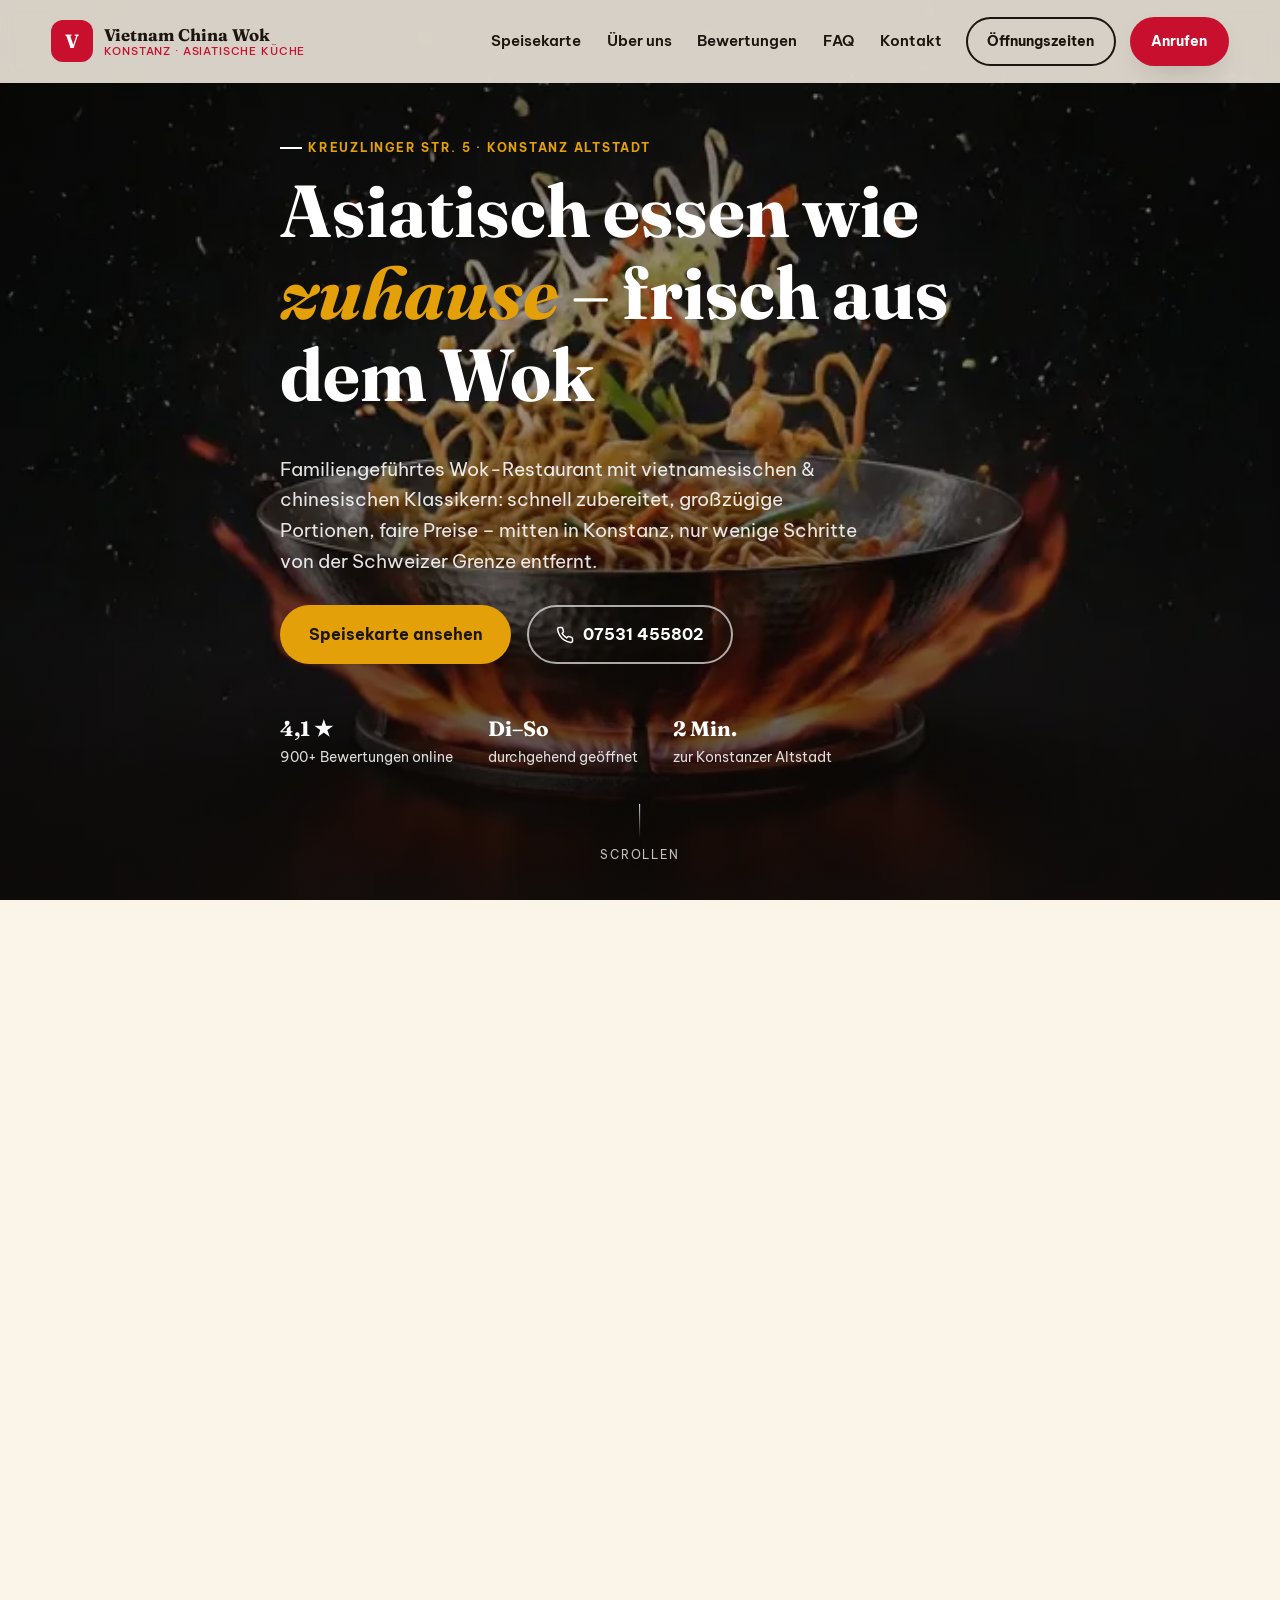
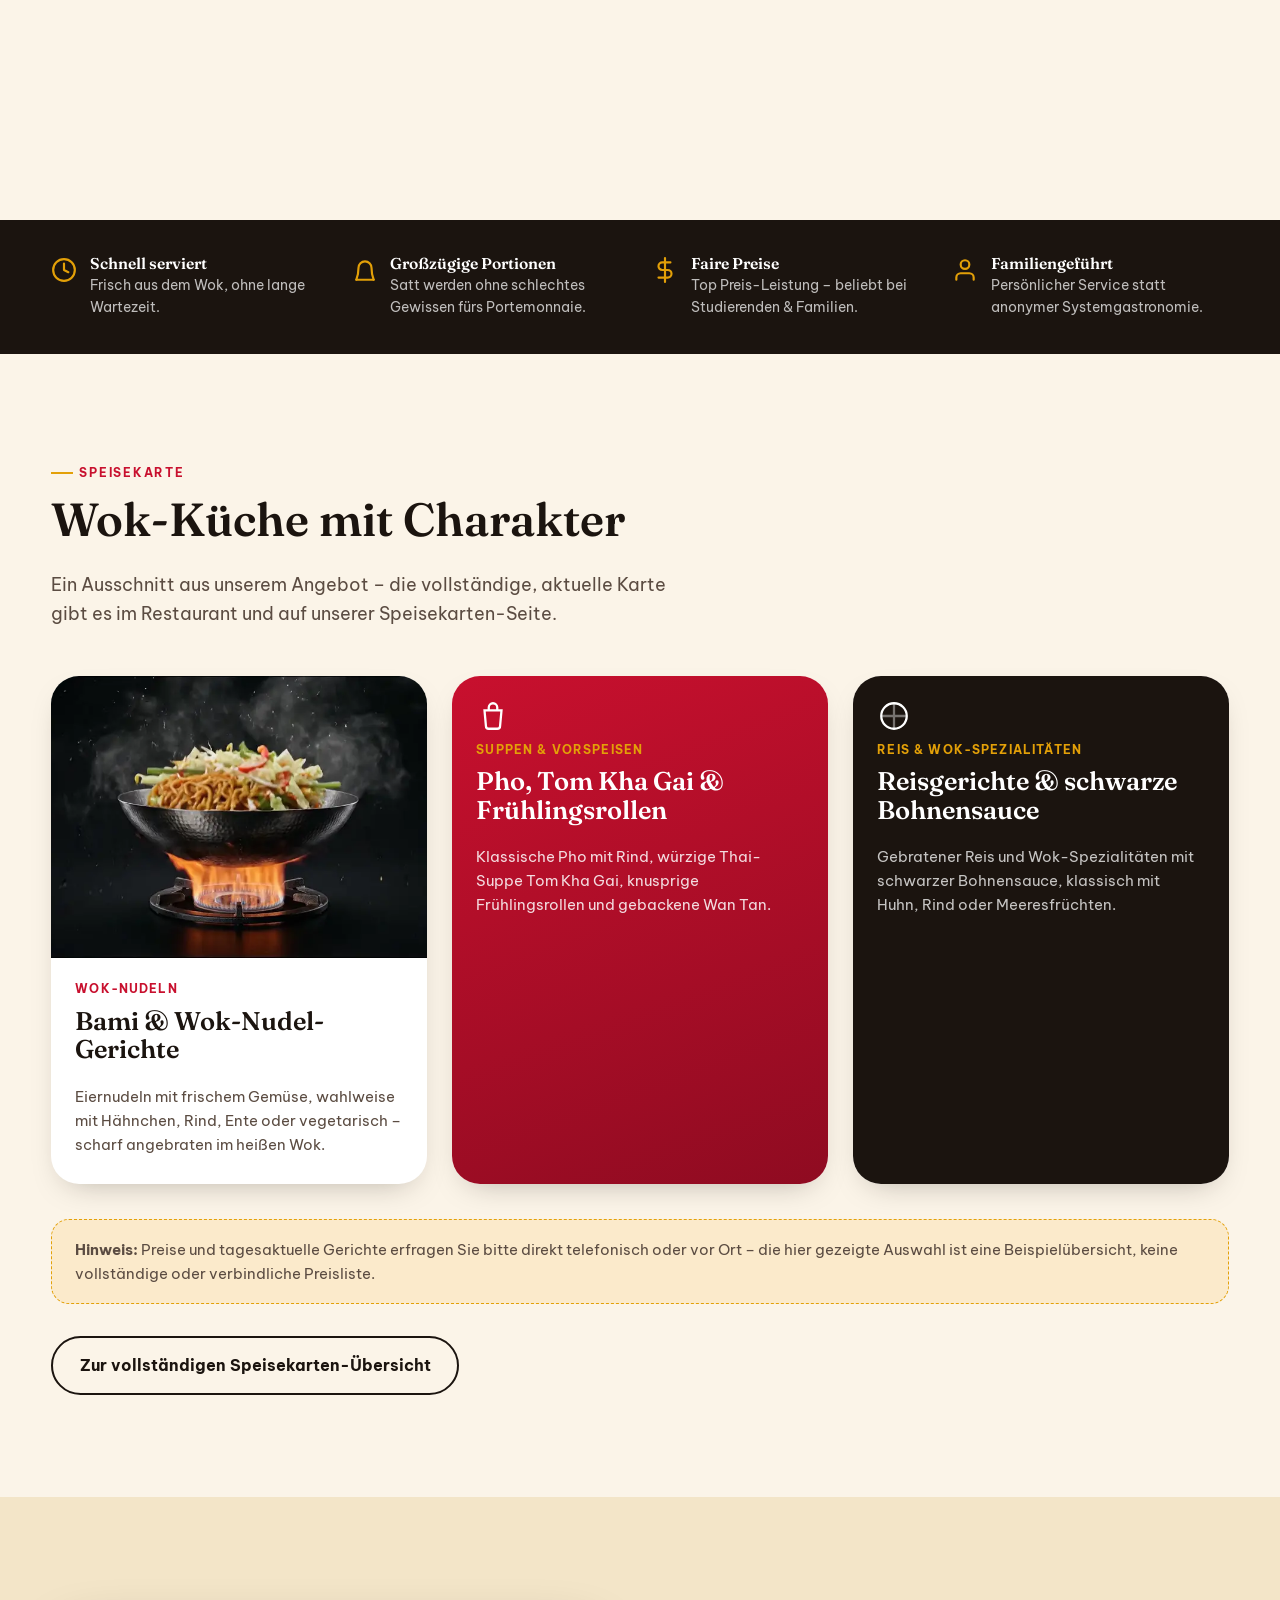
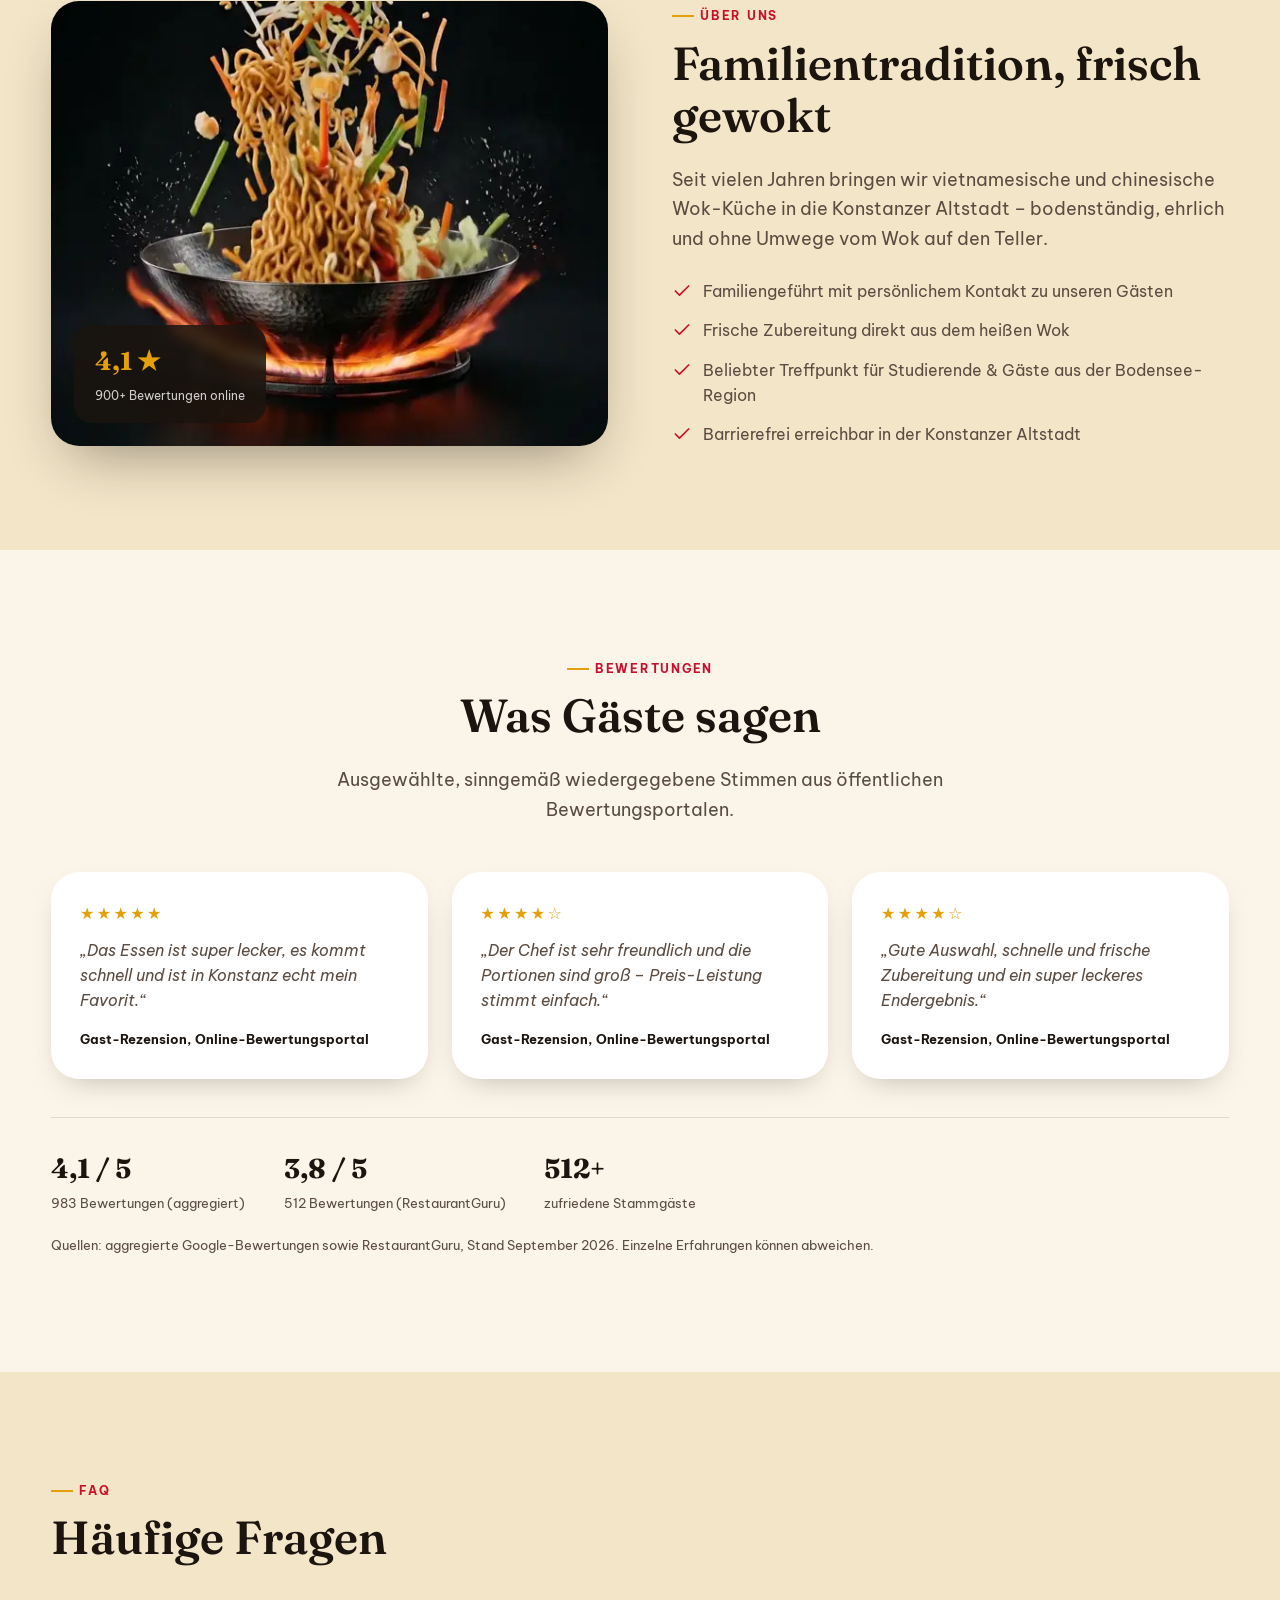
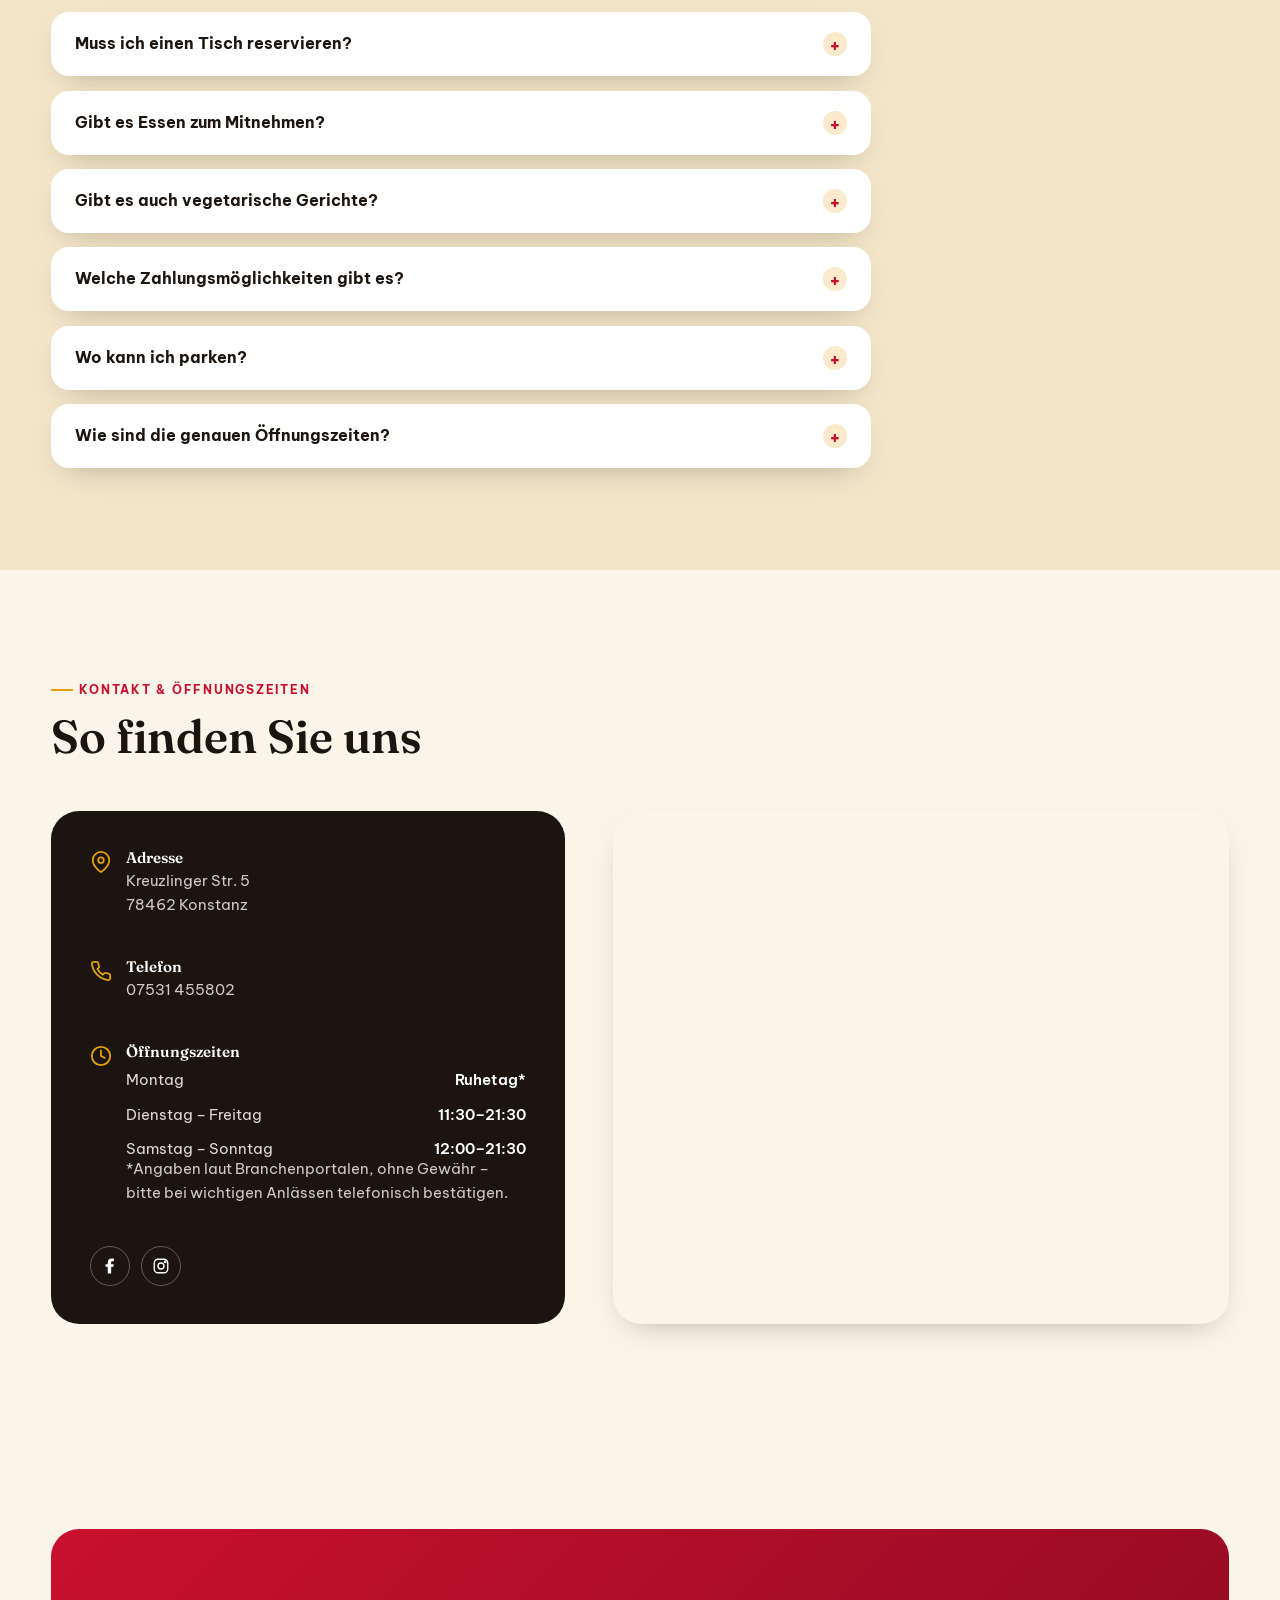
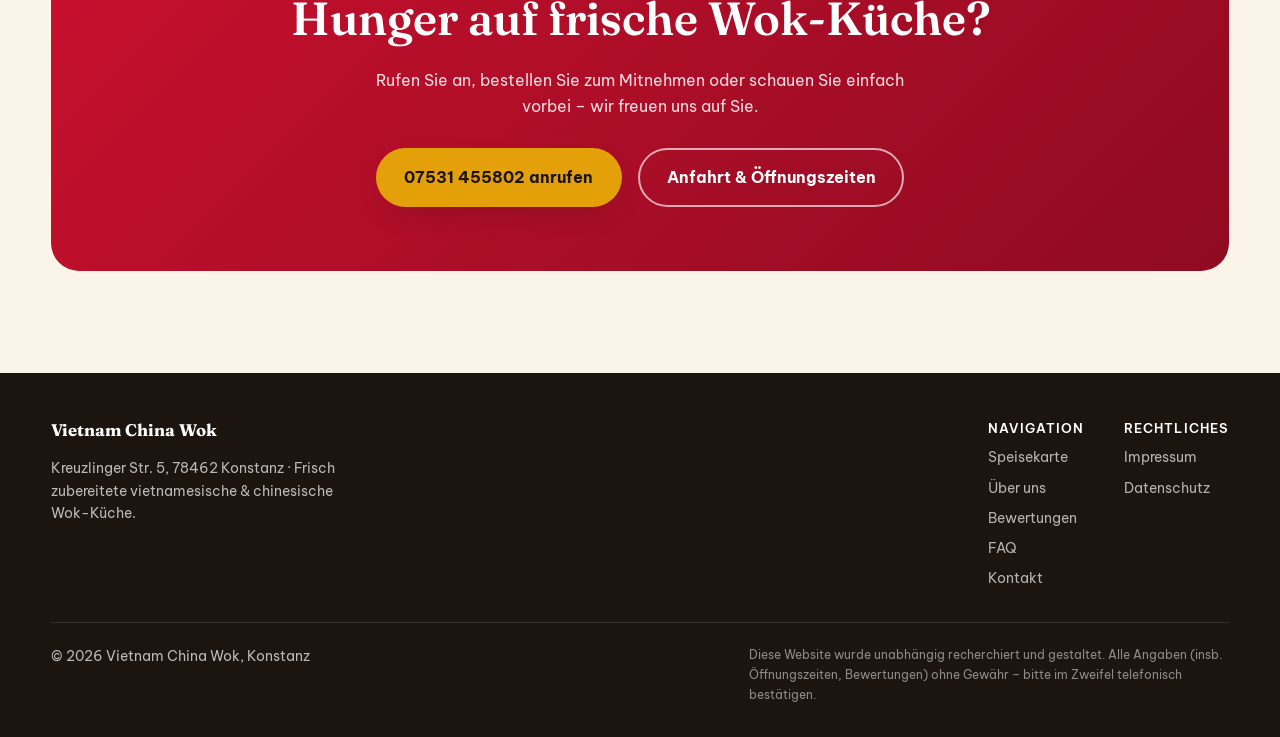
==== index.html @ 64f652b9 "Initial website: Vietnam China Wok Konstanz Static HTML/CSS/JS landing page with scroll-driven WebP " ====
<!doctype html>
<html lang="de">
<head>
<meta charset="UTF-8">
<meta name="viewport" content="width=device-width, initial-scale=1">
<title>Vietnam China Wok Konstanz – Frisch aus dem Wok in der Altstadt</title>
<meta name="description" content="Vietnam China Wok in Konstanz: frisch zubereitete vietnamesische & chinesische Wok-Küche, große Portionen, faire Preise. Kreuzlinger Str. 5, Konstanz Altstadt.">
<link rel="canonical" href="https://vietnam-china-wok.aurora-innovations.de/">
<meta property="og:type" content="restaurant.restaurant">
<meta property="og:title" content="Vietnam China Wok Konstanz – Frisch aus dem Wok">
<meta property="og:description" content="Vietnamesische & chinesische Wok-Küche in der Konstanzer Altstadt. Frisch, schnell, große Portionen.">
<meta property="og:image" content="https://vietnam-china-wok.aurora-innovations.de/assets/hero-frames/desktop/f_0170.webp">
<meta property="og:url" content="https://vietnam-china-wok.aurora-innovations.de/">
<meta name="theme-color" content="#1B140F">
<link rel="icon" href="assets/icons/favicon.svg" type="image/svg+xml">
<link rel="preconnect" href="https://fonts.googleapis.com">
<link rel="preconnect" href="https://fonts.gstatic.com" crossorigin>
<link href="https://fonts.googleapis.com/css2?family=Be+Vietnam+Pro:wght@400;500;600;700&family=Fraunces:ital,wght@0,600;0,700;1,600&display=swap" rel="stylesheet">
<link rel="stylesheet" href="css/styles.css">
<link rel="preload" as="image" href="assets/hero-frames/desktop/f_0001.webp">
<script type="application/ld+json">
{
  "@context": "https://schema.org",
  "@type": "Restaurant",
  "name": "Vietnam China Wok",
  "servesCuisine": ["Vietnamese", "Chinese", "Asian"],
  "priceRange": "€€",
  "telephone": "+49 7531 455802",
  "address": {
    "@type": "PostalAddress",
    "streetAddress": "Kreuzlinger Str. 5",
    "addressLocality": "Konstanz",
    "postalCode": "78462",
    "addressCountry": "DE"
  },
  "openingHoursSpecification": [
    { "@type": "OpeningHoursSpecification", "dayOfWeek": ["Tuesday","Wednesday","Thursday","Friday"], "opens": "11:30", "closes": "21:30" },
    { "@type": "OpeningHoursSpecification", "dayOfWeek": ["Saturday","Sunday"], "opens": "12:00", "closes": "21:30" }
  ],
  "aggregateRating": {
    "@type": "AggregateRating",
    "ratingValue": "4.1",
    "reviewCount": "983"
  }
}
</script>
</head>
<body>
<a class="skip-link" href="#main">Zum Inhalt springen</a>

<header class="site-header">
  <div class="container">
    <a class="brand" href="#main">
      <span class="brand-mark" aria-hidden="true">V</span>
      <span class="brand-name">Vietnam China Wok<span>Konstanz · Asiatische Küche</span></span>
    </a>

    <nav class="nav" id="primary-nav" data-open="false" aria-label="Hauptnavigation">
      <a href="speisekarte.html">Speisekarte</a>
      <a href="#ueber-uns">Über uns</a>
      <a href="#bewertungen">Bewertungen</a>
      <a href="#faq">FAQ</a>
      <a href="#kontakt">Kontakt</a>
    </nav>

    <div class="header-cta">
      <a class="btn btn--ghost" href="#kontakt"><span class="long">Öffnungszeiten</span><span class="visually-hidden"> anzeigen</span></a>
      <a class="btn" href="tel:+497531455802">Anrufen</a>
      <button class="nav-toggle" id="nav-toggle" aria-expanded="false" aria-controls="primary-nav" aria-label="Menü öffnen">
        <svg viewBox="0 0 24 24" fill="none" stroke="currentColor" stroke-width="2" stroke-linecap="round"><path d="M3 6h18M3 12h18M3 18h18"/></svg>
      </button>
    </div>
  </div>
</header>

<main id="main">

  <!-- HERO ============================================================ -->
  <section class="hero-wrapper" aria-label="Willkommen">
    <div class="hero-sticky">
      <div class="hero-bg" aria-hidden="true">
        <img id="hero-poster" class="hero-poster" src="assets/hero-frames/desktop/f_0001.webp" alt="" width="840" height="473">
        <canvas id="hero-canvas" hidden></canvas>
      </div>

      <div class="hero-content">
        <p class="eyebrow">Kreuzlinger Str. 5 · Konstanz Altstadt</p>
        <h1>Asiatisch essen wie <em>zuhause</em> – frisch aus dem Wok</h1>
        <p class="hero-lede">Familiengeführtes Wok-Restaurant mit vietnamesischen &amp; chinesischen Klassikern: schnell zubereitet, großzügige Portionen, faire Preise – mitten in Konstanz, nur wenige Schritte von der Schweizer Grenze entfernt.</p>
        <div class="hero-actions">
          <a class="btn btn--on-dark" href="speisekarte.html">Speisekarte ansehen</a>
          <a class="btn btn--ghost-on-dark" href="tel:+497531455802">
            <svg width="18" height="18" viewBox="0 0 24 24" fill="none" stroke="currentColor" stroke-width="2" stroke-linecap="round" stroke-linejoin="round" aria-hidden="true"><path d="M22 16.92v3a2 2 0 0 1-2.18 2 19.79 19.79 0 0 1-8.63-3.07 19.5 19.5 0 0 1-6-6 19.79 19.79 0 0 1-3.07-8.67A2 2 0 0 1 4.11 2h3a2 2 0 0 1 2 1.72c.127.96.361 1.903.7 2.81a2 2 0 0 1-.45 2.11L8.09 9.91a16 16 0 0 0 6 6l1.27-1.27a2 2 0 0 1 2.11-.45c.907.339 1.85.573 2.81.7A2 2 0 0 1 22 16.92z"/></svg>
            07531 455802
          </a>
        </div>
        <div class="hero-meta">
          <div><strong>4,1&nbsp;★</strong>900+ Bewertungen online</div>
          <div><strong>Di–So</strong>durchgehend geöffnet</div>
          <div><strong>2 Min.</strong>zur Konstanzer Altstadt</div>
        </div>
      </div>

      <div class="scroll-cue" aria-hidden="true"><span class="stick"></span>Scrollen</div>
    </div>
  </section>

  <!-- USP STRIP ======================================================= -->
  <div class="usp-strip">
    <div class="container">
      <div class="usp-item">
        <svg viewBox="0 0 24 24" fill="none" stroke="currentColor" stroke-width="2" stroke-linecap="round" stroke-linejoin="round"><circle cx="12" cy="12" r="10"/><path d="M12 6v6l4 2"/></svg>
        <div><h3>Schnell serviert</h3><p>Frisch aus dem Wok, ohne lange Wartezeit.</p></div>
      </div>
      <div class="usp-item">
        <svg viewBox="0 0 24 24" fill="none" stroke="currentColor" stroke-width="2" stroke-linecap="round" stroke-linejoin="round"><path d="M4 21c1.5-4 2-8 2-11a6 6 0 0 1 12 0c0 3 .5 7 2 11"/><path d="M4 21h16"/></svg>
        <div><h3>Großzügige Portionen</h3><p>Satt werden ohne schlechtes Gewissen fürs Portemonnaie.</p></div>
      </div>
      <div class="usp-item">
        <svg viewBox="0 0 24 24" fill="none" stroke="currentColor" stroke-width="2" stroke-linecap="round" stroke-linejoin="round"><path d="M12 1v22M17 5H9.5a3.5 3.5 0 0 0 0 7h5a3.5 3.5 0 0 1 0 7H6"/></svg>
        <div><h3>Faire Preise</h3><p>Top Preis-Leistung – beliebt bei Studierenden &amp; Familien.</p></div>
      </div>
      <div class="usp-item">
        <svg viewBox="0 0 24 24" fill="none" stroke="currentColor" stroke-width="2" stroke-linecap="round" stroke-linejoin="round"><path d="M20 21v-2a4 4 0 0 0-4-4H8a4 4 0 0 0-4 4v2"/><circle cx="12" cy="7" r="4"/></svg>
        <div><h3>Familiengeführt</h3><p>Persönlicher Service statt anonymer Systemgastronomie.</p></div>
      </div>
    </div>
  </div>

  <!-- SPEISEKARTE HIGHLIGHTS ========================================= -->
  <section class="section" id="speisekarte-highlights">
    <div class="container">
      <div class="section-head">
        <p class="eyebrow">Speisekarte</p>
        <h2>Wok-Küche mit Charakter</h2>
        <p class="lede">Ein Ausschnitt aus unserem Angebot – die vollständige, aktuelle Karte gibt es im Restaurant und auf unserer Speisekarten-Seite.</p>
      </div>

      <div class="menu-grid">
        <article class="menu-card">
          <figure>
            <img src="assets/hero-frames/desktop/f_0096.webp" alt="Wok-Nudeln mit frischem Gemüse werden direkt aus dem Wok geworfen" loading="lazy" width="840" height="473">
          </figure>
          <div class="menu-card-body">
            <span class="tag">Wok-Nudeln</span>
            <h3>Bami &amp; Wok-Nudel-Gerichte</h3>
            <p>Eiernudeln mit frischem Gemüse, wahlweise mit Hähnchen, Rind, Ente oder vegetarisch – scharf angebraten im heißen Wok.</p>
          </div>
        </article>

        <article class="menu-card">
          <div class="menu-card-body" style="background:linear-gradient(160deg, var(--color-primary), var(--color-primary-dark)); color:#fff; min-height:100%;">
            <svg width="34" height="34" viewBox="0 0 24 24" fill="none" stroke="currentColor" stroke-width="1.6" aria-hidden="true"><path d="M6 8h12l-1 11a2 2 0 0 1-2 2H9a2 2 0 0 1-2-2L6 8Z"/><path d="M9 8V6a3 3 0 0 1 6 0v2"/></svg>
            <span class="tag" style="color:var(--color-accent)">Suppen &amp; Vorspeisen</span>
            <h3 style="color:#fff">Pho, Tom Kha Gai &amp; Frühlingsrollen</h3>
            <p style="color:rgba(255,255,255,0.85)">Klassische Pho mit Rind, würzige Thai-Suppe Tom Kha Gai, knusprige Frühlingsrollen und gebackene Wan Tan.</p>
          </div>
        </article>

        <article class="menu-card">
          <div class="menu-card-body" style="background:var(--color-ink); color:#fff; min-height:100%;">
            <svg width="34" height="34" viewBox="0 0 24 24" fill="none" stroke="currentColor" stroke-width="1.6" aria-hidden="true"><circle cx="12" cy="12" r="9"/><path d="M12 3v18M3 12h18" opacity="0.4"/></svg>
            <span class="tag" style="color:var(--color-accent)">Reis &amp; Wok-Spezialitäten</span>
            <h3 style="color:#fff">Reisgerichte &amp; schwarze Bohnensauce</h3>
            <p style="color:rgba(255,255,255,0.75)">Gebratener Reis und Wok-Spezialitäten mit schwarzer Bohnensauce, klassisch mit Huhn, Rind oder Meeresfrüchten.</p>
          </div>
        </article>
      </div>

      <p class="menu-note"><strong>Hinweis:</strong> Preise und tagesaktuelle Gerichte erfragen Sie bitte direkt telefonisch oder vor Ort – die hier gezeigte Auswahl ist eine Beispielübersicht, keine vollständige oder verbindliche Preisliste.</p>

      <div style="margin-top:2rem;">
        <a class="btn btn--ghost" href="speisekarte.html">Zur vollständigen Speisekarten-Übersicht</a>
      </div>
    </div>
  </section>

  <!-- ÜBER UNS ======================================================== -->
  <section class="section section--alt" id="ueber-uns">
    <div class="container split">
      <div class="split-media">
        <img src="assets/hero-frames/desktop/f_0170.webp" alt="Wok-Nudeln mit Gemüse fliegen in dramatischer Bewegung aus dem flammenden Wok" loading="lazy" width="840" height="473">
        <div class="stat-card"><strong>4,1&nbsp;★</strong><span>900+ Bewertungen online</span></div>
      </div>
      <div>
        <p class="eyebrow">Über uns</p>
        <h2>Familientradition, frisch gewokt</h2>
        <p class="lede">Seit vielen Jahren bringen wir vietnamesische und chinesische Wok-Küche in die Konstanzer Altstadt – bodenständig, ehrlich und ohne Umwege vom Wok auf den Teller.</p>
        <ul class="about-list">
          <li><svg viewBox="0 0 24 24" fill="none" stroke="currentColor" stroke-width="2" stroke-linecap="round" stroke-linejoin="round"><path d="M20 6 9 17l-5-5"/></svg> Familiengeführt mit persönlichem Kontakt zu unseren Gästen</li>
          <li><svg viewBox="0 0 24 24" fill="none" stroke="currentColor" stroke-width="2" stroke-linecap="round" stroke-linejoin="round"><path d="M20 6 9 17l-5-5"/></svg> Frische Zubereitung direkt aus dem heißen Wok</li>
          <li><svg viewBox="0 0 24 24" fill="none" stroke="currentColor" stroke-width="2" stroke-linecap="round" stroke-linejoin="round"><path d="M20 6 9 17l-5-5"/></svg> Beliebter Treffpunkt für Studierende &amp; Gäste aus der Bodensee-Region</li>
          <li><svg viewBox="0 0 24 24" fill="none" stroke="currentColor" stroke-width="2" stroke-linecap="round" stroke-linejoin="round"><path d="M20 6 9 17l-5-5"/></svg> Barrierefrei erreichbar in der Konstanzer Altstadt</li>
        </ul>
      </div>
    </div>
  </section>

  <!-- BEWERTUNGEN ===================================================== -->
  <section class="section" id="bewertungen">
    <div class="container">
      <div class="section-head center">
        <p class="eyebrow">Bewertungen</p>
        <h2>Was Gäste sagen</h2>
        <p class="lede">Ausgewählte, sinngemäß wiedergegebene Stimmen aus öffentlichen Bewertungsportalen.</p>
      </div>

      <div class="testimonial-grid">
        <article class="testimonial-card">
          <div class="stars" aria-hidden="true">★★★★★</div>
          <p>„Das Essen ist super lecker, es kommt schnell und ist in Konstanz echt mein Favorit.“</p>
          <footer>Gast-Rezension, Online-Bewertungsportal</footer>
        </article>
        <article class="testimonial-card">
          <div class="stars" aria-hidden="true">★★★★☆</div>
          <p>„Der Chef ist sehr freundlich und die Portionen sind groß – Preis-Leistung stimmt einfach.“</p>
          <footer>Gast-Rezension, Online-Bewertungsportal</footer>
        </article>
        <article class="testimonial-card">
          <div class="stars" aria-hidden="true">★★★★☆</div>
          <p>„Gute Auswahl, schnelle und frische Zubereitung und ein super leckeres Endergebnis.“</p>
          <footer>Gast-Rezension, Online-Bewertungsportal</footer>
        </article>
      </div>

      <div class="rating-banner">
        <div class="rb-item"><strong>4,1 / 5</strong><span>983 Bewertungen (aggregiert)</span></div>
        <div class="rb-item"><strong>3,8 / 5</strong><span>512 Bewertungen (RestaurantGuru)</span></div>
        <div class="rb-item"><strong>512+</strong><span>zufriedene Stammgäste</span></div>
      </div>
      <p style="margin-top:1.2rem; font-size:0.82rem; color:var(--color-ink-soft);">Quellen: aggregierte Google-Bewertungen sowie RestaurantGuru, Stand September 2026. Einzelne Erfahrungen können abweichen.</p>
    </div>
  </section>

  <!-- FAQ ============================================================= -->
  <section class="section section--alt" id="faq">
    <div class="container">
      <div class="section-head">
        <p class="eyebrow">FAQ</p>
        <h2>Häufige Fragen</h2>
      </div>

      <div class="faq-list">
        <details class="faq-item">
          <summary>Muss ich einen Tisch reservieren?<span class="plus" aria-hidden="true">+</span></summary>
          <div class="faq-answer">In der Regel ist keine Reservierung nötig. Für größere Gruppen empfehlen wir eine kurze telefonische Rückfrage unter 07531 455802.</div>
        </details>
        <details class="faq-item">
          <summary>Gibt es Essen zum Mitnehmen?<span class="plus" aria-hidden="true">+</span></summary>
          <div class="faq-answer">Ja, viele Gerichte eignen sich hervorragend zum Mitnehmen – ideal für die Mittagspause oder unterwegs.</div>
        </details>
        <details class="faq-item">
          <summary>Gibt es auch vegetarische Gerichte?<span class="plus" aria-hidden="true">+</span></summary>
          <div class="faq-answer">Neben Fleisch- und Meeresfrüchte-Gerichten stehen auch Gemüse- und Nudelvarianten auf der Karte. Fragen Sie gerne bei der Bestellung nach der aktuellen vegetarischen Auswahl.</div>
        </details>
        <details class="faq-item">
          <summary>Welche Zahlungsmöglichkeiten gibt es?<span class="plus" aria-hidden="true">+</span></summary>
          <div class="faq-answer">Die akzeptierten Zahlungsmethoden können variieren – bitte fragen Sie vorab kurz telefonisch nach, falls Sie z.B. auf Kartenzahlung angewiesen sind.</div>
        </details>
        <details class="faq-item">
          <summary>Wo kann ich parken?<span class="plus" aria-hidden="true">+</span></summary>
          <div class="faq-answer">Das Restaurant liegt in der Konstanzer Altstadt nahe der Fußgängerzone; in der Umgebung stehen öffentliche Parkmöglichkeiten zur Verfügung.</div>
        </details>
        <details class="faq-item">
          <summary>Wie sind die genauen Öffnungszeiten?<span class="plus" aria-hidden="true">+</span></summary>
          <div class="faq-answer">Unsere Standardzeiten finden Sie weiter unten im Kontaktbereich. Da Öffnungszeiten sich kurzfristig ändern können, empfehlen wir bei wichtigen Anlässen eine kurze telefonische Bestätigung.</div>
        </details>
      </div>
    </div>
  </section>

  <!-- KONTAKT ========================================================= -->
  <section class="section" id="kontakt">
    <div class="container">
      <div class="section-head">
        <p class="eyebrow">Kontakt &amp; Öffnungszeiten</p>
        <h2>So finden Sie uns</h2>
      </div>

      <div class="contact-grid">
        <div class="contact-card">
          <div class="contact-row">
            <svg viewBox="0 0 24 24" fill="none" stroke="currentColor" stroke-width="2" stroke-linecap="round" stroke-linejoin="round"><path d="M21 10c0 7-9 13-9 13s-9-6-9-13a9 9 0 0 1 18 0Z"/><circle cx="12" cy="10" r="3"/></svg>
            <div><h3>Adresse</h3><p>Kreuzlinger Str. 5<br>78462 Konstanz</p></div>
          </div>
          <div class="contact-row">
            <svg viewBox="0 0 24 24" fill="none" stroke="currentColor" stroke-width="2" stroke-linecap="round" stroke-linejoin="round"><path d="M22 16.92v3a2 2 0 0 1-2.18 2 19.79 19.79 0 0 1-8.63-3.07 19.5 19.5 0 0 1-6-6 19.79 19.79 0 0 1-3.07-8.67A2 2 0 0 1 4.11 2h3a2 2 0 0 1 2 1.72c.127.96.361 1.903.7 2.81a2 2 0 0 1-.45 2.11L8.09 9.91a16 16 0 0 0 6 6l1.27-1.27a2 2 0 0 1 2.11-.45c.907.339 1.85.573 2.81.7A2 2 0 0 1 22 16.92z"/></svg>
            <div><h3>Telefon</h3><p><a href="tel:+497531455802">07531 455802</a></p></div>
          </div>
          <div class="contact-row">
            <svg viewBox="0 0 24 24" fill="none" stroke="currentColor" stroke-width="2" stroke-linecap="round" stroke-linejoin="round"><circle cx="12" cy="12" r="10"/><path d="M12 6v6l4 2"/></svg>
            <div>
              <h3>Öffnungszeiten</h3>
              <table class="hours-table">
                <tr><td>Montag</td><td>Ruhetag*</td></tr>
                <tr><td>Dienstag – Freitag</td><td>11:30–21:30</td></tr>
                <tr><td>Samstag – Sonntag</td><td>12:00–21:30</td></tr>
              </table>
              <p class="hours-note">*Angaben laut Branchenportalen, ohne Gewähr – bitte bei wichtigen Anlässen telefonisch bestätigen.</p>
            </div>
          </div>

          <div class="social-row" aria-label="Social Media">
            <a href="https://www.facebook.com/pages/Vietnam-China-Wok/198496013502388" target="_blank" rel="noopener noreferrer" aria-label="Facebook (öffnet in neuem Tab)">
              <svg viewBox="0 0 24 24" fill="currentColor"><path d="M13.5 22v-9h3l.5-3.5h-3.5V7.3c0-1 .3-1.8 1.8-1.8h1.9V2.2C16.9 2.1 15.6 2 14.1 2 11 2 9 3.9 9 7v2.5H6V13h3v9h4.5Z"/></svg>
            </a>
            <a href="https://www.instagram.com/explore/locations/512053387/vietnam-china-wok/" target="_blank" rel="noopener noreferrer" aria-label="Instagram (öffnet in neuem Tab)">
              <svg viewBox="0 0 24 24" fill="none" stroke="currentColor" stroke-width="1.8"><rect x="3" y="3" width="18" height="18" rx="5"/><circle cx="12" cy="12" r="4"/><circle cx="17.5" cy="6.5" r="1"/></svg>
            </a>
          </div>
        </div>

        <div class="map-frame">
          <iframe
            title="Standort Vietnam China Wok auf Google Maps"
            src="https://www.google.com/maps?q=Vietnam+China+Wok,+Kreuzlinger+Str.+5,+78462+Konstanz&output=embed"
            loading="lazy"
            referrerpolicy="no-referrer-when-downgrade"
            allowfullscreen>
          </iframe>
          <!-- Für eine individuell gestylte Karte kann hier alternativ die Google Maps JavaScript API
               mit eigenem API-Key eingebunden werden: PLATZHALTER_GOOGLE_MAPS_API_KEY -->
        </div>
      </div>
    </div>
  </section>

  <!-- FINAL CTA ======================================================= -->
  <section class="section">
    <div class="container">
      <div class="final-cta">
        <h2>Hunger auf frische Wok-Küche?</h2>
        <p>Rufen Sie an, bestellen Sie zum Mitnehmen oder schauen Sie einfach vorbei – wir freuen uns auf Sie.</p>
        <div class="hero-actions">
          <a class="btn btn--on-dark" href="tel:+497531455802">07531 455802 anrufen</a>
          <a class="btn btn--ghost-on-dark" href="#kontakt">Anfahrt &amp; Öffnungszeiten</a>
        </div>
      </div>
    </div>
  </section>

</main>

<footer class="site-footer">
  <div class="container">
    <div class="footer-grid">
      <div class="footer-brand">
        <p class="brand-name">Vietnam China Wok</p>
        <p>Kreuzlinger Str. 5, 78462 Konstanz &middot; Frisch zubereitete vietnamesische &amp; chinesische Wok-Küche.</p>
      </div>
      <div class="footer-links">
        <div>
          <h4>Navigation</h4>
          <ul>
            <li><a href="speisekarte.html">Speisekarte</a></li>
            <li><a href="#ueber-uns">Über uns</a></li>
            <li><a href="#bewertungen">Bewertungen</a></li>
            <li><a href="#faq">FAQ</a></li>
            <li><a href="#kontakt">Kontakt</a></li>
          </ul>
        </div>
        <div>
          <h4>Rechtliches</h4>
          <ul>
            <li><a href="impressum.html">Impressum</a></li>
            <li><a href="datenschutz.html">Datenschutz</a></li>
          </ul>
        </div>
      </div>
    </div>
    <div class="footer-bottom">
      <span>&copy; <span id="current-year">2026</span> Vietnam China Wok, Konstanz</span>
      <span class="legal-note">Diese Website wurde unabhängig recherchiert und gestaltet. Alle Angaben (insb. Öffnungszeiten, Bewertungen) ohne Gewähr – bitte im Zweifel telefonisch bestätigen.</span>
    </div>
  </div>
</footer>

<script src="js/hero-scroll.js" defer></script>
<script src="js/main.js" defer></script>
</body>
</html>
---- css/styles.css ----
/* ==========================================================================
   Vietnam China Wok – Design Tokens & Base
   ========================================================================== */

:root {
  --color-bg: #FBF4E8;
  --color-bg-alt: #F3E5C8;
  --color-surface: #FFFFFF;
  --color-ink: #1B140F;
  --color-ink-soft: #5B4C42;
  --color-primary: #C8102E;
  --color-primary-dark: #8F0B21;
  --color-primary-soft: #F6D9DD;
  --color-accent: #E3A008;
  --color-accent-soft: #FBEACB;
  --color-line: rgba(27, 20, 15, 0.12);

  --font-display: "Fraunces", "Georgia", serif;
  --font-body: "Be Vietnam Pro", "Segoe UI", system-ui, sans-serif;

  --radius-sm: 10px;
  --radius-md: 18px;
  --radius-lg: 28px;

  --shadow-soft: 0 12px 32px -16px rgba(27, 20, 15, 0.35);
  --shadow-strong: 0 24px 60px -20px rgba(27, 20, 15, 0.45);

  --container: min(1180px, 92vw);
  --header-h: 84px;

  color-scheme: light;
}

* , *::before, *::after { box-sizing: border-box; }

html {
  scroll-behavior: smooth;
  scroll-padding-top: calc(var(--header-h) + 12px);
}

@media (prefers-reduced-motion: reduce) {
  html { scroll-behavior: auto; }
}

body {
  margin: 0;
  font-family: var(--font-body);
  color: var(--color-ink);
  background: var(--color-bg);
  line-height: 1.6;
  font-size: 16px;
  -webkit-font-smoothing: antialiased;
}

img { max-width: 100%; display: block; }

a { color: inherit; }

h1, h2, h3, h4 {
  font-family: var(--font-display);
  line-height: 1.12;
  margin: 0 0 0.5em;
  color: var(--color-ink);
  font-weight: 600;
}

h1 { font-size: clamp(2.6rem, 6vw, 4.6rem); font-weight: 700; }
h2 { font-size: clamp(2rem, 4vw, 2.9rem); }
h3 { font-size: clamp(1.25rem, 2.4vw, 1.6rem); }

p { margin: 0 0 1em; }

.container {
  width: var(--container);
  margin-inline: auto;
}

.eyebrow {
  display: inline-flex;
  align-items: center;
  gap: 0.5em;
  font-family: var(--font-body);
  font-weight: 700;
  letter-spacing: 0.14em;
  text-transform: uppercase;
  font-size: 0.78rem;
  color: var(--color-primary);
  margin-bottom: 0.9em;
}

.eyebrow::before {
  content: "";
  width: 22px;
  height: 2px;
  background: var(--color-accent);
  display: inline-block;
}

.section {
  padding: clamp(3.5rem, 8vw, 6.5rem) 0;
}

.section--alt { background: var(--color-bg-alt); }

.section-head {
  max-width: 640px;
  margin-bottom: clamp(2rem, 4vw, 3rem);
}

.section-head.center { margin-inline: auto; text-align: center; }

.lede {
  font-size: 1.15rem;
  color: var(--color-ink-soft);
}

/* Buttons ------------------------------------------------------------- */

.btn {
  --btn-bg: var(--color-primary);
  --btn-fg: #fff;
  display: inline-flex;
  align-items: center;
  justify-content: center;
  gap: 0.6em;
  padding: 0.95em 1.7em;
  border-radius: 999px;
  font-weight: 700;
  font-size: 0.98rem;
  text-decoration: none;
  background: var(--btn-bg);
  color: var(--btn-fg);
  border: 2px solid transparent;
  cursor: pointer;
  transition: transform 0.25s ease, box-shadow 0.25s ease, background 0.25s ease;
  box-shadow: var(--shadow-soft);
}

.btn:hover, .btn:focus-visible { transform: translateY(-2px); box-shadow: var(--shadow-strong); }

.btn--ghost {
  --btn-bg: transparent;
  --btn-fg: var(--color-ink);
  border-color: var(--color-ink);
  box-shadow: none;
}

.btn--ghost:hover, .btn--ghost:focus-visible {
  background: var(--color-ink);
  --btn-fg: var(--color-bg);
}

.btn--on-dark {
  --btn-bg: var(--color-accent);
  --btn-fg: #1B140F;
}

.btn--ghost-on-dark {
  --btn-bg: transparent;
  --btn-fg: #fff;
  border-color: rgba(255,255,255,0.65);
  box-shadow: none;
}
.btn--ghost-on-dark:hover, .btn--ghost-on-dark:focus-visible {
  background: rgba(255,255,255,0.12);
  --btn-fg: #fff;
}

:focus-visible {
  outline: 3px solid var(--color-accent);
  outline-offset: 3px;
}

/* Skip link ------------------------------------------------------------ */
.skip-link {
  position: absolute;
  left: 1rem;
  top: -60px;
  background: var(--color-ink);
  color: #fff;
  padding: 0.8em 1.2em;
  border-radius: var(--radius-sm);
  z-index: 1000;
  transition: top 0.2s ease;
}
.skip-link:focus { top: 1rem; }

/* Header ---------------------------------------------------------------- */

.site-header {
  position: fixed;
  inset: 0 0 auto 0;
  height: var(--header-h);
  z-index: 500;
  display: flex;
  align-items: center;
  border-bottom: 1px solid transparent;
  transition: border-color 0.3s ease, box-shadow 0.3s ease;
}

/* backdrop-filter lives on a ::before (not the header itself) so it doesn't
   become the containing block for the fixed-position mobile nav panel. */
.site-header::before {
  content: "";
  position: absolute;
  inset: 0;
  z-index: -1;
  background: rgba(251, 244, 232, 0.85);
  backdrop-filter: blur(10px);
  transition: background 0.3s ease;
}

.site-header.is-scrolled {
  border-color: var(--color-line);
  box-shadow: 0 8px 24px -18px rgba(0,0,0,0.4);
}

.site-header.is-scrolled::before {
  background: rgba(251, 244, 232, 0.96);
}

.site-header .container {
  display: flex;
  align-items: center;
  justify-content: space-between;
  gap: 1.5rem;
}

.brand {
  display: flex;
  align-items: center;
  gap: 0.7em;
  text-decoration: none;
  flex: 0 0 auto;
  margin-right: auto;
}

.brand-mark {
  width: 42px;
  height: 42px;
  border-radius: 12px;
  background: var(--color-primary);
  color: #fff;
  display: grid;
  place-items: center;
  font-family: var(--font-display);
  font-weight: 700;
  font-size: 1.2rem;
  flex-shrink: 0;
}

.brand-name {
  font-family: var(--font-display);
  font-weight: 700;
  font-size: 1.05rem;
  color: var(--color-ink);
  white-space: nowrap;
  line-height: 1.15;
}
.brand-name span { display: block; font-family: var(--font-body); font-weight: 500; font-size: 0.66rem; letter-spacing: 0.08em; text-transform: uppercase; color: var(--color-primary); }

.nav {
  display: flex;
  align-items: center;
  gap: clamp(1.1rem, 2vw, 2.1rem);
}

.nav a {
  text-decoration: none;
  font-weight: 600;
  font-size: 0.95rem;
  white-space: nowrap;
  color: var(--color-ink);
  position: relative;
  padding: 0.3em 0;
}

.nav a::after {
  content: "";
  position: absolute;
  left: 0; right: 0; bottom: -2px;
  height: 2px;
  background: var(--color-primary);
  transform: scaleX(0);
  transform-origin: left;
  transition: transform 0.25s ease;
}

.nav a:hover::after, .nav a:focus-visible::after { transform: scaleX(1); }

.header-cta { display: flex; align-items: center; gap: 0.9rem; flex: 0 0 auto; }
.header-cta .btn { padding: 0.75em 1.35em; font-size: 0.9rem; }

.nav-toggle {
  display: none;
  width: 44px; height: 44px;
  border-radius: 10px;
  border: 1px solid var(--color-line);
  background: var(--color-surface);
  align-items: center;
  justify-content: center;
  cursor: pointer;
}
.nav-toggle svg { width: 22px; height: 22px; }

@media (max-width: 900px) {
  .nav { position: fixed; inset: var(--header-h) 0 0 0; background: var(--color-bg); flex-direction: column; justify-content: flex-start; padding: 2rem 6vw; gap: 1.4rem; transform: translateX(100%); transition: transform 0.3s ease; overflow-y: auto; }
  .nav[data-open="true"] { transform: translateX(0); }
  .nav a { font-size: 1.2rem; }
  .nav-toggle { display: inline-flex; }
  .header-cta .btn--ghost { display: none; }
}

@media (max-width: 480px) {
  .brand-name { font-size: 0.88rem; white-space: normal; line-height: 1.2; }
  .brand-name span { display: none; }
  .brand-mark { width: 36px; height: 36px; font-size: 1.05rem; }
  .header-cta { gap: 0.5rem; }
  .header-cta .btn { padding: 0.65em 0.9em; font-size: 0.82rem; }
  .nav-toggle { width: 38px; height: 38px; }
  .site-header .container { gap: 0.6rem; }
}

/* ==========================================================================
   Hero
   ========================================================================== */

.hero-wrapper {
  position: relative;
  height: 380vh;
}

.hero-sticky {
  position: sticky;
  top: 0;
  height: 100vh;
  overflow: hidden;
  display: flex;
  align-items: center;
  color: #fff;
}

.hero-bg {
  position: absolute;
  inset: 0;
  z-index: 0;
  background: #1B140F;
}

.hero-bg canvas,
.hero-bg img.hero-poster {
  position: absolute;
  inset: 0;
  width: 100%;
  height: 100%;
  object-fit: cover;
}

.hero-bg::after {
  content: "";
  position: absolute;
  inset: 0;
  background: linear-gradient(180deg, rgba(15, 10, 8, 0.55) 0%, rgba(15, 10, 8, 0.35) 40%, rgba(15, 10, 8, 0.78) 100%);
}

.hero-content {
  position: relative;
  z-index: 2;
  width: var(--container);
  margin-inline: auto;
  max-width: 720px;
}

.hero-content .eyebrow { color: var(--color-accent); }
.hero-content .eyebrow::before { background: #fff; }

.hero-content h1 { color: #fff; }
.hero-content h1 em { font-style: italic; color: var(--color-accent); }

.hero-lede {
  font-size: 1.2rem;
  color: rgba(255,255,255,0.88);
  max-width: 46ch;
}

.hero-actions { display: flex; gap: 1rem; flex-wrap: wrap; margin-top: 1.8rem; }

.hero-meta {
  margin-top: 3rem;
  display: flex;
  gap: 2.2rem;
  flex-wrap: wrap;
  font-size: 0.9rem;
  color: rgba(255,255,255,0.85);
}
.hero-meta strong { display: block; color: #fff; font-family: var(--font-display); font-size: 1.3rem; }

.scroll-cue {
  position: absolute;
  left: 50%;
  bottom: 2.2rem;
  transform: translateX(-50%);
  z-index: 2;
  display: flex;
  flex-direction: column;
  align-items: center;
  gap: 0.5rem;
  color: rgba(255,255,255,0.75);
  font-size: 0.72rem;
  letter-spacing: 0.16em;
  text-transform: uppercase;
}
.scroll-cue .stick { width: 1px; height: 34px; background: linear-gradient(180deg, rgba(255,255,255,0.9), transparent); animation: scrollcue 1.8s ease-in-out infinite; }

@keyframes scrollcue {
  0% { transform: scaleY(0.3); opacity: 0.3; transform-origin: top; }
  50% { transform: scaleY(1); opacity: 1; transform-origin: top; }
  100% { transform: scaleY(0.3); opacity: 0.3; transform-origin: bottom; }
}

@media (prefers-reduced-motion: reduce) {
  .hero-wrapper { height: auto; }
  .hero-sticky { position: relative; height: 92vh; min-height: 620px; }
  .scroll-cue .stick { animation: none; height: 24px; }
}

@media (max-width: 900px) {
  .hero-wrapper { height: 320vh; }
  .hero-sticky { min-height: 560px; align-items: flex-start; padding-top: calc(var(--header-h) + 1.6rem); }
  .hero-meta { gap: 1.4rem; }
}

/* ==========================================================================
   USP strip
   ========================================================================== */

.usp-strip {
  background: var(--color-ink);
  color: #fff;
  position: relative;
  z-index: 3;
}

.usp-strip .container {
  display: grid;
  grid-template-columns: repeat(4, 1fr);
  gap: 1.5rem;
  padding-block: 2.2rem;
}

.usp-item { display: flex; align-items: flex-start; gap: 0.8rem; }
.usp-item svg { width: 26px; height: 26px; flex-shrink: 0; color: var(--color-accent); margin-top: 2px; }
.usp-item h3 { font-size: 0.98rem; margin-bottom: 0.15em; color: #fff; }
.usp-item p { margin: 0; font-size: 0.85rem; color: rgba(255,255,255,0.72); }

@media (max-width: 900px) {
  .usp-strip .container { grid-template-columns: repeat(2, 1fr); }
}

/* ==========================================================================
   Menu highlights
   ========================================================================== */

.menu-grid {
  display: grid;
  grid-template-columns: repeat(3, 1fr);
  gap: 1.6rem;
}

.menu-card {
  background: var(--color-surface);
  border-radius: var(--radius-lg);
  overflow: hidden;
  box-shadow: var(--shadow-soft);
  display: flex;
  flex-direction: column;
  transition: transform 0.3s ease, box-shadow 0.3s ease;
}
.menu-card:hover { transform: translateY(-6px); box-shadow: var(--shadow-strong); }

.menu-card figure { margin: 0; aspect-ratio: 4/3; overflow: hidden; }
.menu-card img { width: 100%; height: 100%; object-fit: cover; transition: transform 0.5s ease; }
.menu-card:hover img { transform: scale(1.06); }

.menu-card-body { padding: 1.4rem 1.5rem 1.7rem; display: flex; flex-direction: column; gap: 0.5rem; flex: 1; }
.menu-card-body .tag { font-size: 0.72rem; text-transform: uppercase; letter-spacing: 0.1em; color: var(--color-primary); font-weight: 700; }
.menu-card-body p { color: var(--color-ink-soft); font-size: 0.94rem; margin-bottom: 0; }

.menu-note {
  margin-top: 2.2rem;
  padding: 1.1rem 1.4rem;
  border-radius: var(--radius-md);
  background: var(--color-accent-soft);
  border: 1px dashed var(--color-accent);
  font-size: 0.92rem;
  color: var(--color-ink-soft);
}

@media (max-width: 960px) {
  .menu-grid { grid-template-columns: repeat(2, 1fr); }
}
@media (max-width: 620px) {
  .menu-grid { grid-template-columns: 1fr; }
}

/* ==========================================================================
   About / split section
   ========================================================================== */

.split {
  display: grid;
  grid-template-columns: 1fr 1fr;
  gap: clamp(2rem, 5vw, 4rem);
  align-items: center;
}

.split-media {
  position: relative;
  border-radius: var(--radius-lg);
  overflow: hidden;
  box-shadow: var(--shadow-strong);
  aspect-ratio: 5/4;
}
.split-media img { width: 100%; height: 100%; object-fit: cover; }

.stat-card {
  position: absolute;
  left: 1.4rem;
  bottom: 1.4rem;
  background: rgba(27,20,15,0.85);
  color: #fff;
  padding: 1rem 1.3rem;
  border-radius: var(--radius-md);
  backdrop-filter: blur(6px);
}
.stat-card strong { display: block; font-family: var(--font-display); font-size: 1.6rem; color: var(--color-accent); }
.stat-card span { font-size: 0.78rem; color: rgba(255,255,255,0.8); }

.about-list { list-style: none; margin: 1.6rem 0 0; padding: 0; display: grid; gap: 0.9rem; }
.about-list li { display: flex; gap: 0.7em; align-items: flex-start; font-size: 0.98rem; color: var(--color-ink-soft); }
.about-list svg { width: 20px; height: 20px; color: var(--color-primary); flex-shrink: 0; margin-top: 2px; }

@media (max-width: 900px) {
  .split { grid-template-columns: 1fr; }
}

/* ==========================================================================
   Testimonials
   ========================================================================== */

.testimonial-grid {
  display: grid;
  grid-template-columns: repeat(3, 1fr);
  gap: 1.5rem;
}

.testimonial-card {
  background: var(--color-surface);
  border-radius: var(--radius-lg);
  padding: 1.8rem;
  box-shadow: var(--shadow-soft);
}

.stars { color: var(--color-accent); letter-spacing: 0.15em; margin-bottom: 0.7em; font-size: 1rem; }
.testimonial-card p { font-size: 0.98rem; color: var(--color-ink-soft); font-style: italic; }
.testimonial-card footer { font-size: 0.82rem; font-weight: 700; color: var(--color-ink); margin-top: 0.8em; }

.rating-banner {
  display: flex;
  gap: 2.4rem;
  flex-wrap: wrap;
  align-items: center;
  margin-top: 2.4rem;
  padding-top: 1.8rem;
  border-top: 1px solid var(--color-line);
}
.rating-banner .rb-item strong { font-family: var(--font-display); font-size: 1.7rem; display: block; }
.rating-banner .rb-item span { font-size: 0.8rem; color: var(--color-ink-soft); }

@media (max-width: 960px) {
  .testimonial-grid { grid-template-columns: 1fr; }
}

/* ==========================================================================
   FAQ
   ========================================================================== */

.faq-list { display: grid; gap: 0.9rem; max-width: 820px; }

.faq-item {
  background: var(--color-surface);
  border-radius: var(--radius-md);
  box-shadow: var(--shadow-soft);
  overflow: hidden;
}

.faq-item summary {
  list-style: none;
  cursor: pointer;
  padding: 1.2rem 1.5rem;
  display: flex;
  align-items: center;
  justify-content: space-between;
  gap: 1rem;
  font-weight: 700;
  font-size: 1rem;
}
.faq-item summary::-webkit-details-marker { display: none; }
.faq-item summary .plus { flex-shrink: 0; width: 24px; height: 24px; border-radius: 50%; background: var(--color-accent-soft); color: var(--color-primary); display: grid; place-items: center; font-size: 1.1rem; transition: transform 0.25s ease; }
.faq-item[open] summary .plus { transform: rotate(45deg); }

.faq-item .faq-answer { padding: 0 1.5rem 1.4rem; color: var(--color-ink-soft); font-size: 0.96rem; }

/* ==========================================================================
   Contact / Map / Hours
   ========================================================================== */

.contact-grid {
  display: grid;
  grid-template-columns: 1fr 1.2fr;
  gap: clamp(1.6rem, 4vw, 3rem);
  align-items: stretch;
}

.contact-card {
  background: var(--color-ink);
  color: #fff;
  border-radius: var(--radius-lg);
  padding: clamp(1.8rem, 3vw, 2.6rem);
  display: flex;
  flex-direction: column;
  gap: 1.6rem;
}

.contact-row { display: flex; gap: 0.9rem; align-items: flex-start; }
.contact-row svg { width: 22px; height: 22px; color: var(--color-accent); flex-shrink: 0; margin-top: 2px; }
.contact-row h3 { color: #fff; font-size: 0.95rem; margin-bottom: 0.2em; }
.contact-row p, .contact-row a { color: rgba(255,255,255,0.78); text-decoration: none; font-size: 0.94rem; }
.contact-row a:hover { color: var(--color-accent); }

.hours-table { width: 100%; border-collapse: collapse; font-size: 0.94rem; }
.hours-table td { padding: 0.35em 0; color: rgba(255,255,255,0.85); }
.hours-table td:last-child { text-align: right; font-weight: 600; color: #fff; }

.hours-note { font-size: 0.8rem; color: rgba(255,255,255,0.55); margin-top: -0.6rem; }

.map-frame {
  border-radius: var(--radius-lg);
  overflow: hidden;
  box-shadow: var(--shadow-soft);
  min-height: 340px;
}
.map-frame iframe { width: 100%; height: 100%; min-height: 340px; border: 0; display: block; }

.social-row { display: flex; gap: 0.7rem; margin-top: auto; }
.social-row a { width: 40px; height: 40px; border-radius: 50%; border: 1px solid rgba(255,255,255,0.3); display: grid; place-items: center; transition: background 0.2s ease, border-color 0.2s ease; }
.social-row a:hover { background: var(--color-accent); border-color: var(--color-accent); }
.social-row svg { width: 18px; height: 18px; }

@media (max-width: 900px) {
  .contact-grid { grid-template-columns: 1fr; }
}

/* ==========================================================================
   Final CTA
   ========================================================================== */

.final-cta {
  background: linear-gradient(135deg, var(--color-primary), var(--color-primary-dark));
  color: #fff;
  border-radius: var(--radius-lg);
  padding: clamp(2.4rem, 6vw, 4rem);
  text-align: center;
}
.final-cta h2 { color: #fff; }
.final-cta p { color: rgba(255,255,255,0.85); max-width: 52ch; margin-inline: auto; }
.final-cta .hero-actions { justify-content: center; }

/* ==========================================================================
   Footer
   ========================================================================== */

.site-footer {
  background: var(--color-ink);
  color: rgba(255,255,255,0.7);
  padding: 3rem 0 2rem;
  font-size: 0.88rem;
}
.footer-grid { display: flex; flex-wrap: wrap; justify-content: space-between; gap: 2rem; margin-bottom: 2rem; }
.footer-brand { max-width: 320px; }
.footer-brand .brand-name { color: #fff; }
.footer-links { display: flex; gap: 2.5rem; flex-wrap: wrap; }
.footer-links h4 { color: #fff; font-family: var(--font-body); font-size: 0.82rem; text-transform: uppercase; letter-spacing: 0.08em; margin-bottom: 0.8em; }
.footer-links ul { list-style: none; margin: 0; padding: 0; display: grid; gap: 0.55em; }
.footer-links a { text-decoration: none; color: rgba(255,255,255,0.68); }
.footer-links a:hover { color: var(--color-accent); }
.footer-bottom { border-top: 1px solid rgba(255,255,255,0.12); padding-top: 1.4rem; display: flex; flex-wrap: wrap; gap: 1rem; justify-content: space-between; }
.footer-bottom .legal-note { color: rgba(255,255,255,0.5); font-size: 0.78rem; max-width: 60ch; }

/* ==========================================================================
   Legal pages
   ========================================================================== */

.legal-page { padding-top: calc(var(--header-h) + 3rem); }
.legal-page .container { max-width: 820px; }
.legal-page h1 { margin-bottom: 0.3em; }
.legal-page h2 { margin-top: 2em; font-size: 1.4rem; }
.legal-notice {
  background: var(--color-accent-soft);
  border: 1px solid var(--color-accent);
  border-radius: var(--radius-md);
  padding: 1rem 1.3rem;
  font-size: 0.92rem;
  margin-bottom: 2rem;
}

/* Menu page -------------------------------------------------------------- */
.menu-page-list { display: grid; gap: 2.6rem; }
.menu-category h2 { border-bottom: 2px solid var(--color-accent); padding-bottom: 0.4em; margin-bottom: 1em; }
.menu-items { display: grid; gap: 0.9rem; }
.menu-line { display: flex; justify-content: space-between; gap: 1rem; padding: 0.7em 0; border-bottom: 1px dashed var(--color-line); }
.menu-line .name { font-weight: 700; }
.menu-line .desc { display: block; font-weight: 400; color: var(--color-ink-soft); font-size: 0.88rem; margin-top: 0.15em; }
.menu-line .price { font-weight: 700; color: var(--color-primary); white-space: nowrap; }

/* Utility ------------------------------------------------------------------ */
.visually-hidden {
  position: absolute !important;
  width: 1px; height: 1px;
  padding: 0; margin: -1px;
  overflow: hidden;
  clip: rect(0,0,0,0);
  white-space: nowrap;
  border: 0;
}

.top-spacer { height: var(--header-h); }
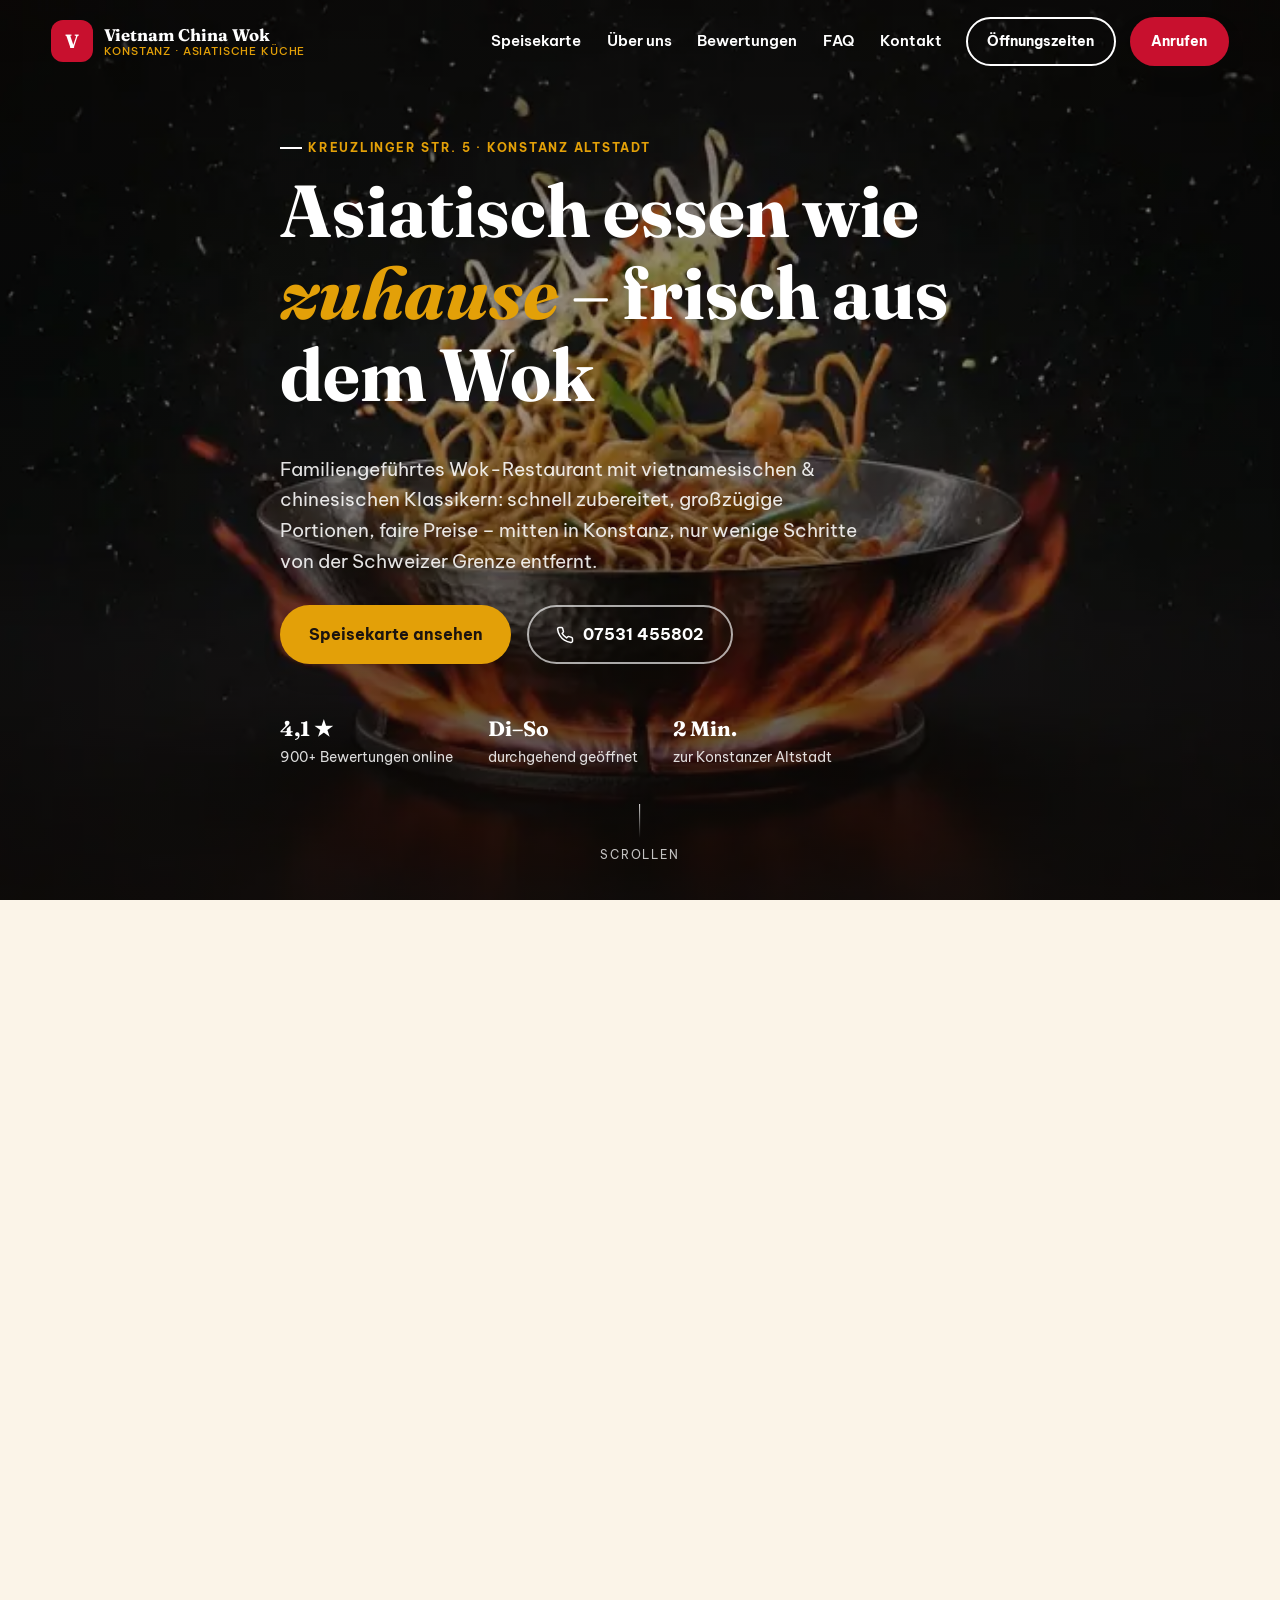
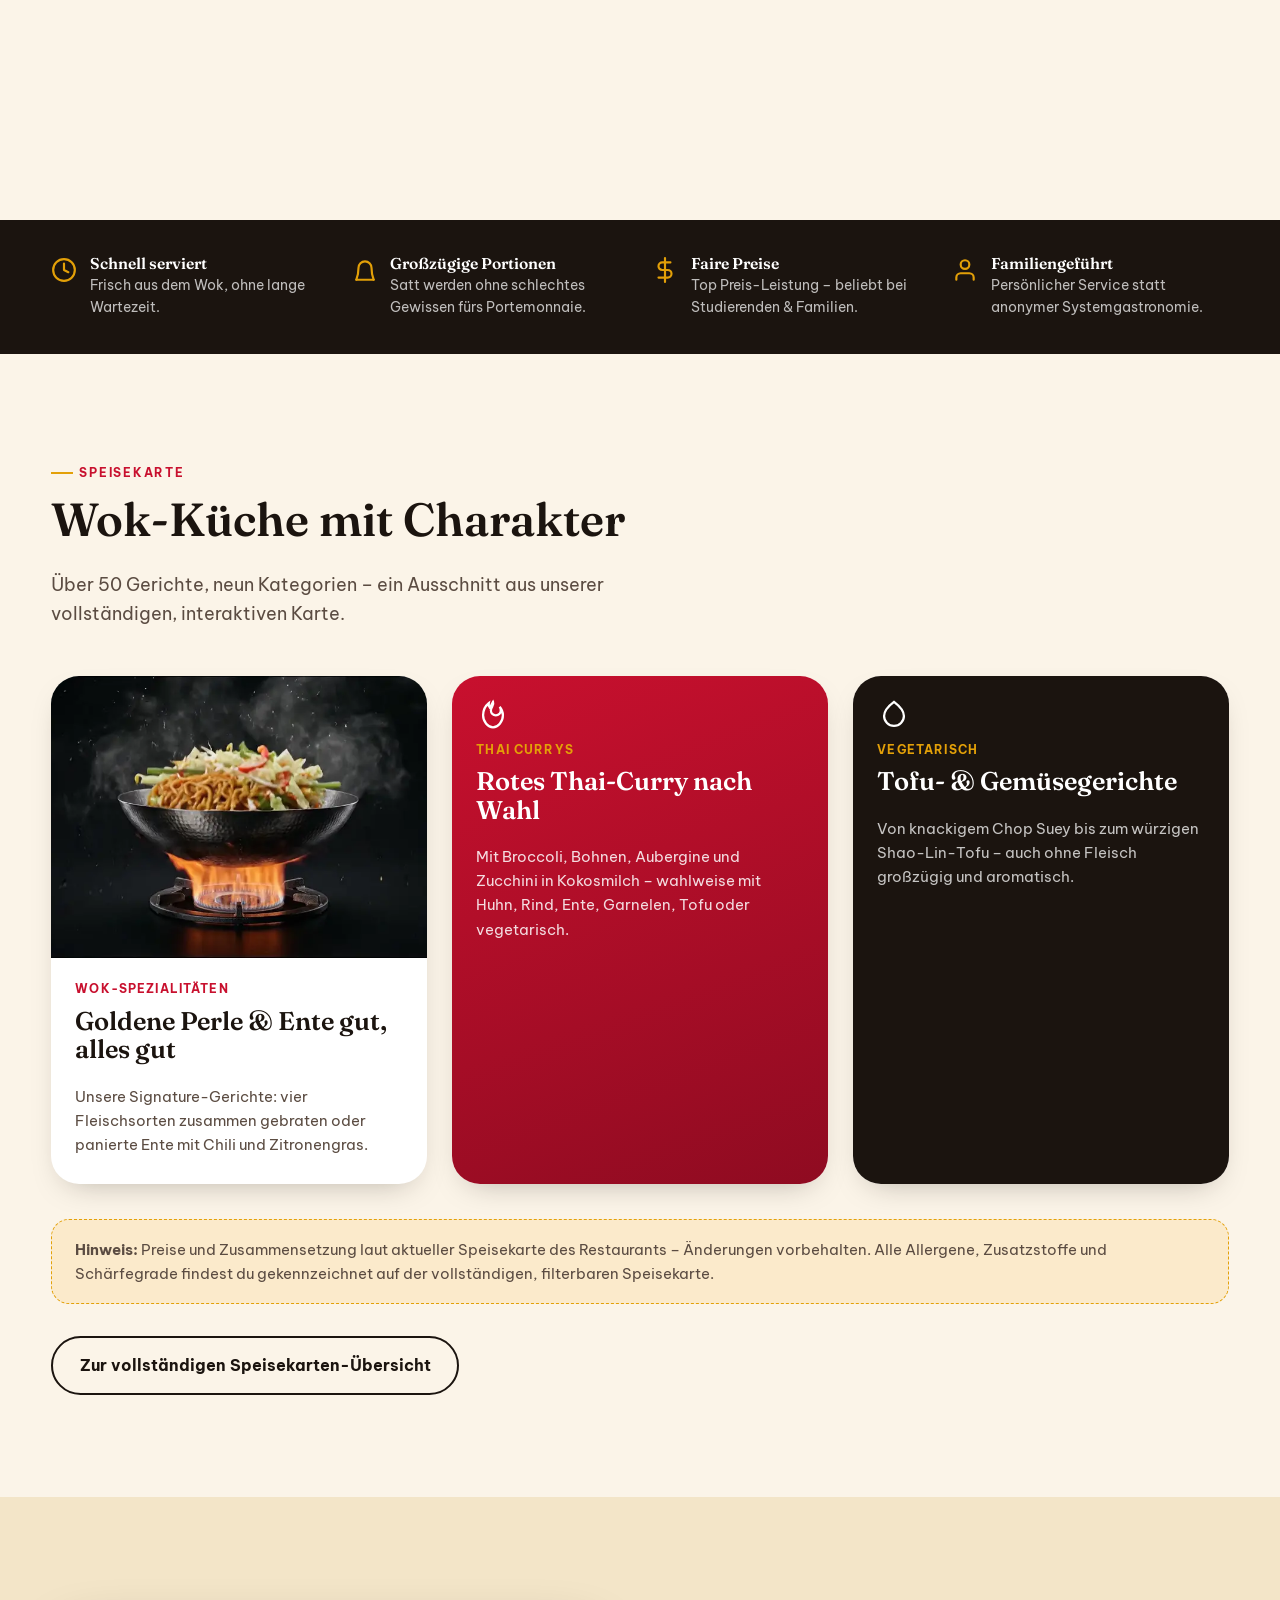
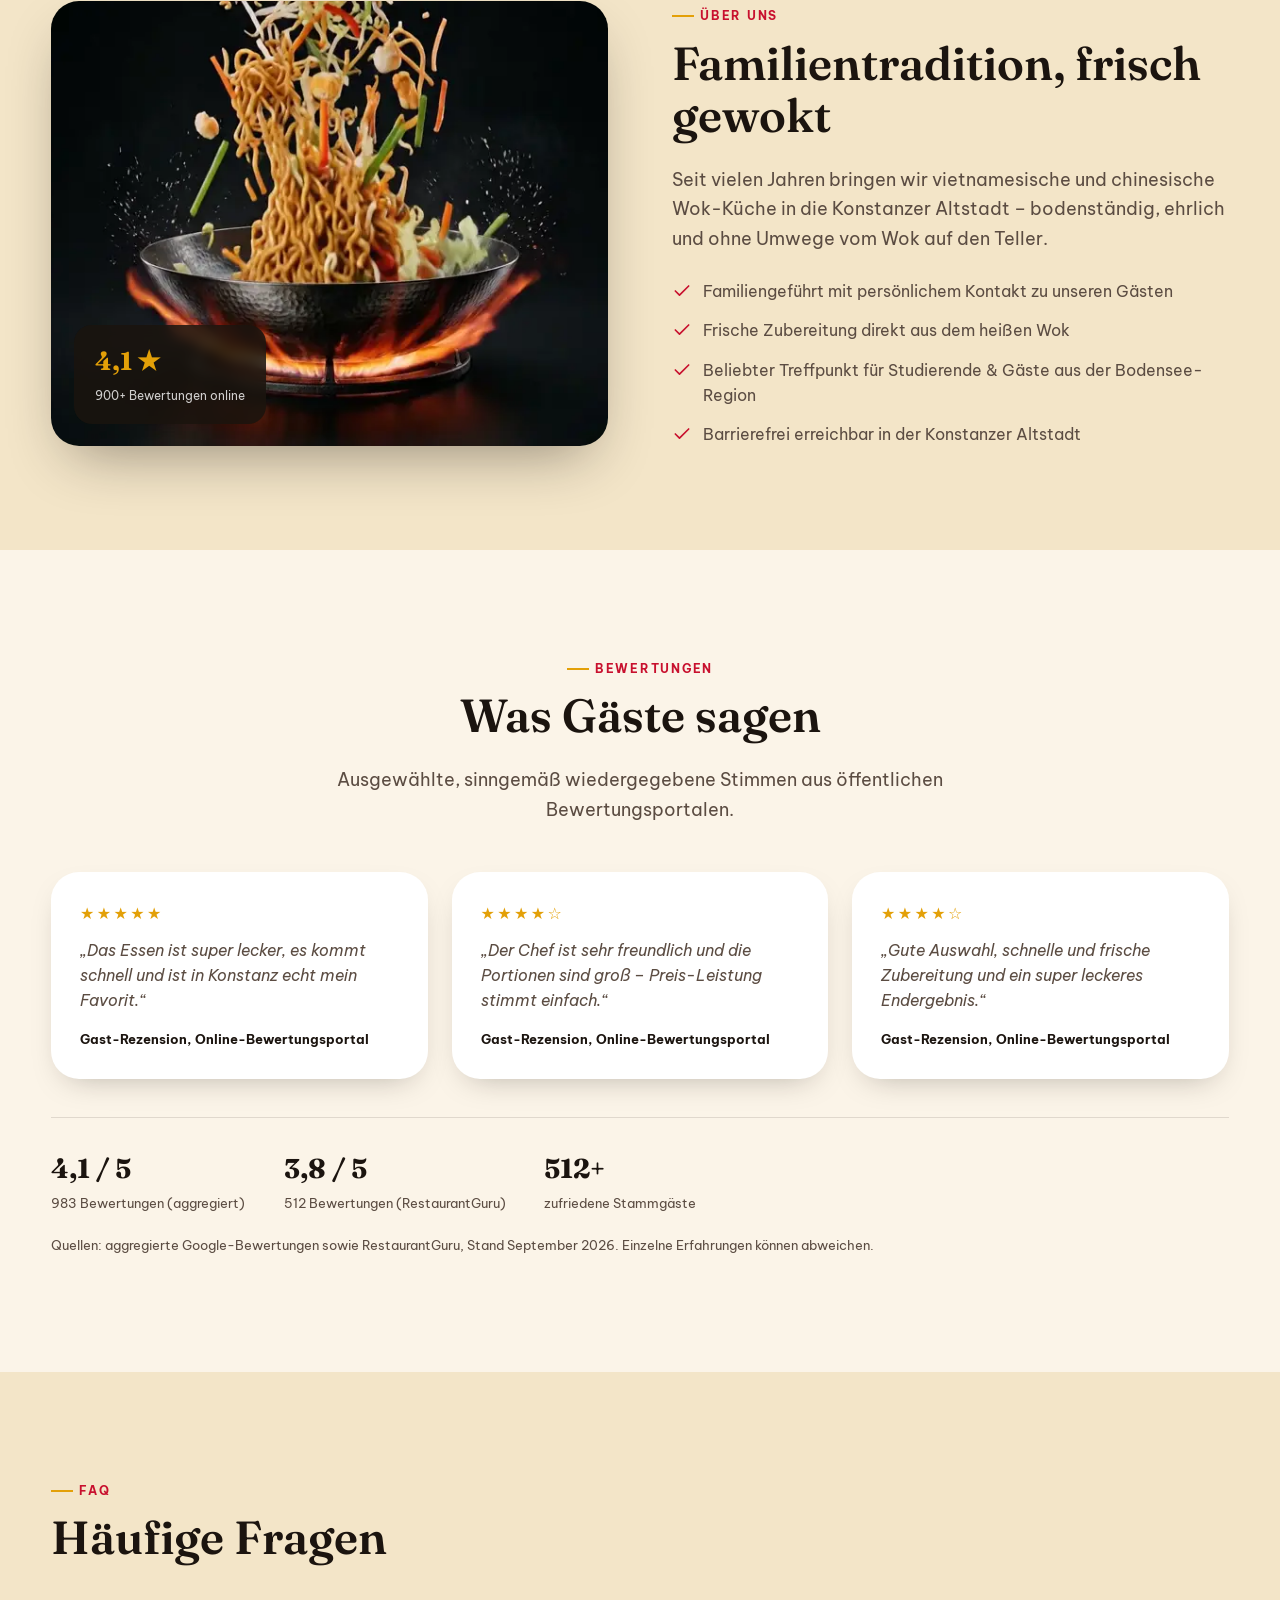
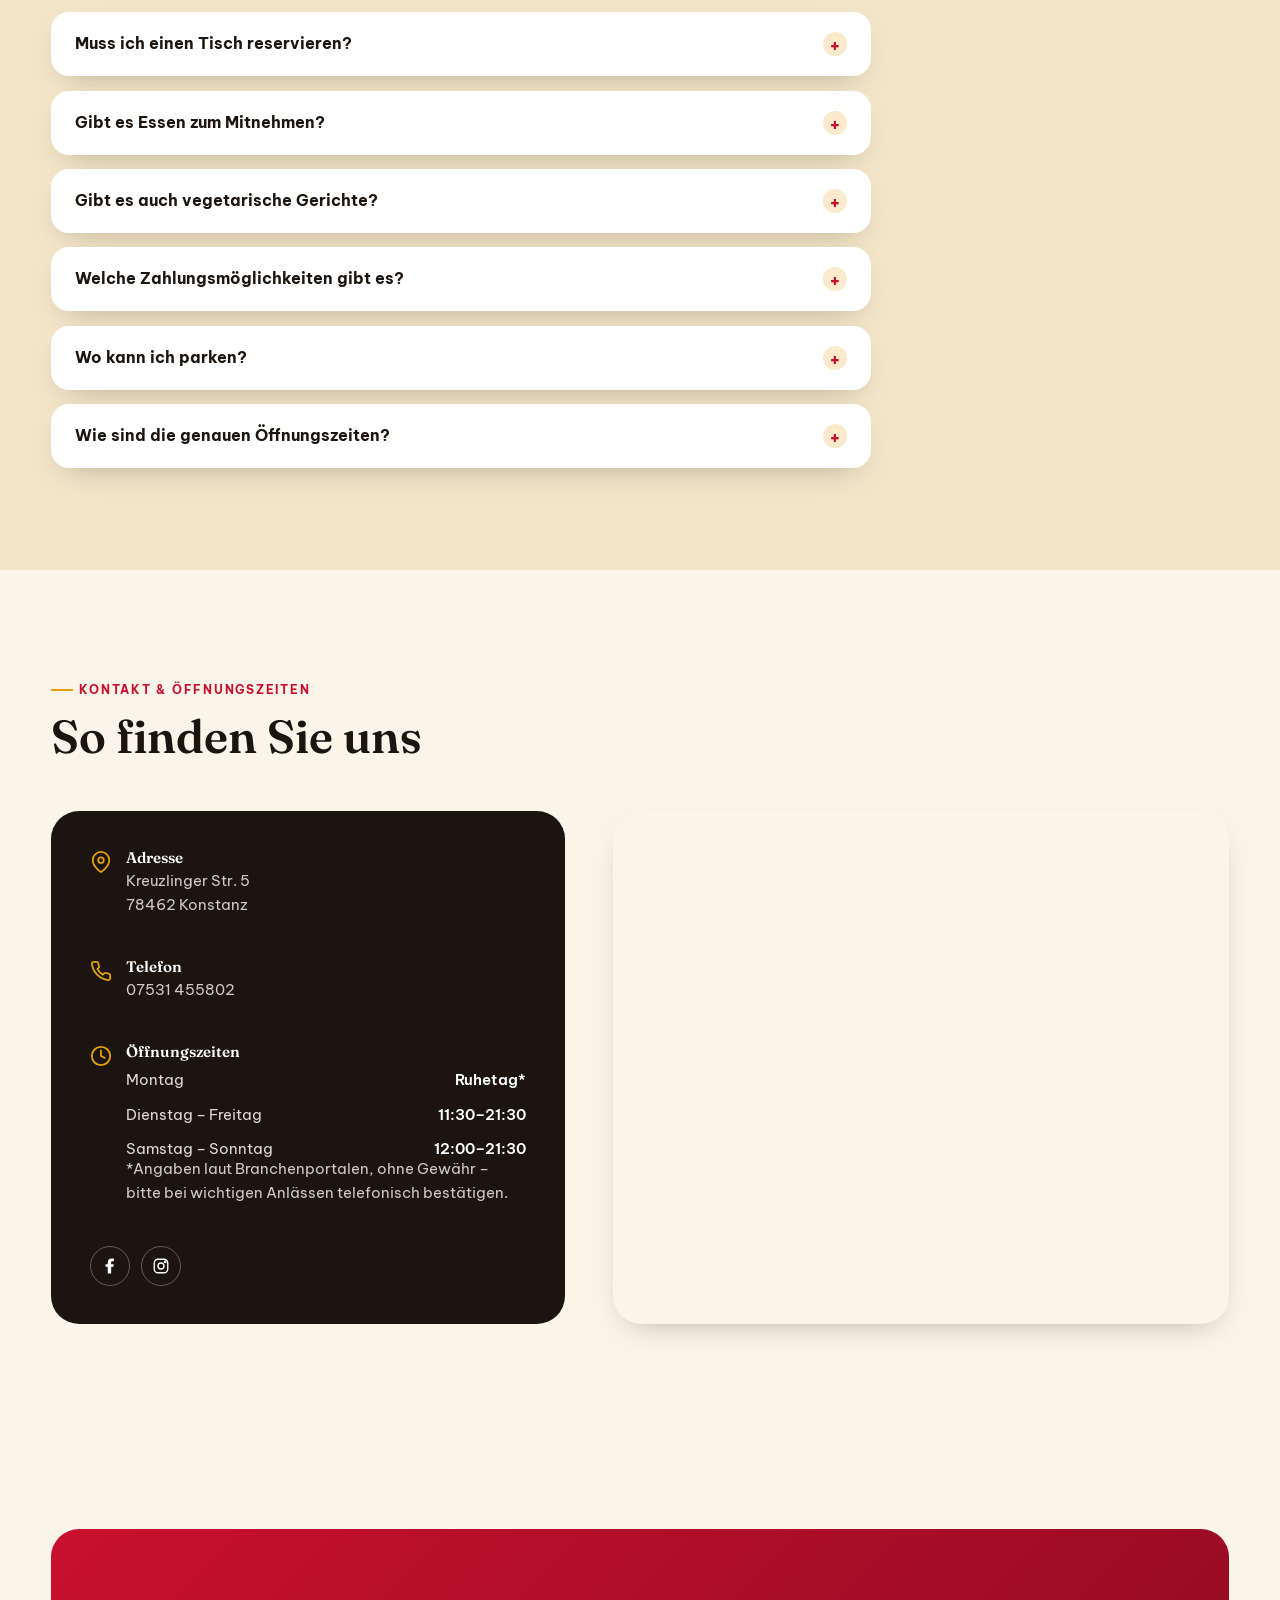
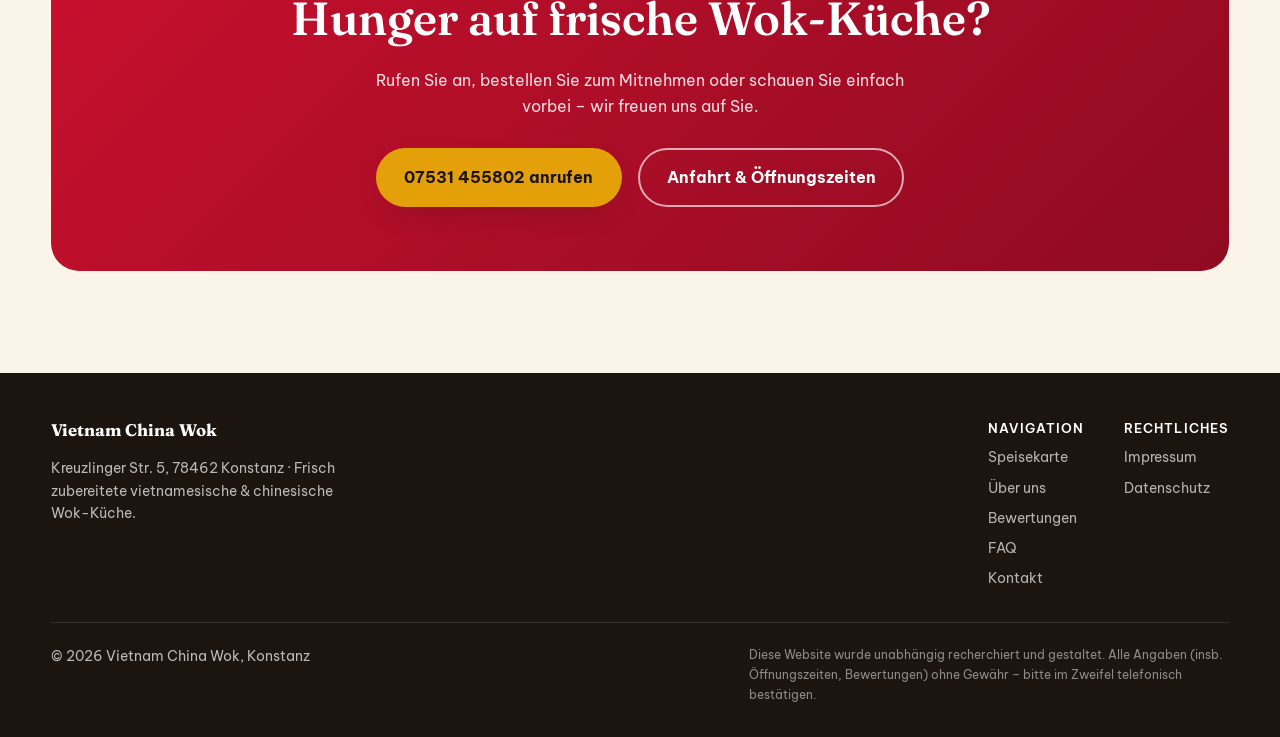
==== commit 64869f60: "Add real interactive menu, transparent header, updated favicon - Replace speisekarte.html with the r" ====
--- a/index.html
+++ b/index.html
@@ -133,41 +133,41 @@
       <div class="section-head">
         <p class="eyebrow">Speisekarte</p>
         <h2>Wok-Küche mit Charakter</h2>
-        <p class="lede">Ein Ausschnitt aus unserem Angebot – die vollständige, aktuelle Karte gibt es im Restaurant und auf unserer Speisekarten-Seite.</p>
+        <p class="lede">Über 50 Gerichte, neun Kategorien – ein Ausschnitt aus unserer vollständigen, interaktiven Karte.</p>
       </div>
 
       <div class="menu-grid">
         <article class="menu-card">
           <figure>
-            <img src="assets/hero-frames/desktop/f_0096.webp" alt="Wok-Nudeln mit frischem Gemüse werden direkt aus dem Wok geworfen" loading="lazy" width="840" height="473">
+            <img src="assets/hero-frames/desktop/f_0096.webp" alt="Wok-Gericht mit Gemüse wird direkt aus dem Wok geworfen" loading="lazy" width="840" height="473">
           </figure>
           <div class="menu-card-body">
-            <span class="tag">Wok-Nudeln</span>
-            <h3>Bami &amp; Wok-Nudel-Gerichte</h3>
-            <p>Eiernudeln mit frischem Gemüse, wahlweise mit Hähnchen, Rind, Ente oder vegetarisch – scharf angebraten im heißen Wok.</p>
+            <span class="tag">Wok-Spezialitäten</span>
+            <h3>Goldene Perle &amp; Ente gut, alles gut</h3>
+            <p>Unsere Signature-Gerichte: vier Fleischsorten zusammen gebraten oder panierte Ente mit Chili und Zitronengras.</p>
           </div>
         </article>
 
         <article class="menu-card">
           <div class="menu-card-body" style="background:linear-gradient(160deg, var(--color-primary), var(--color-primary-dark)); color:#fff; min-height:100%;">
-            <svg width="34" height="34" viewBox="0 0 24 24" fill="none" stroke="currentColor" stroke-width="1.6" aria-hidden="true"><path d="M6 8h12l-1 11a2 2 0 0 1-2 2H9a2 2 0 0 1-2-2L6 8Z"/><path d="M9 8V6a3 3 0 0 1 6 0v2"/></svg>
-            <span class="tag" style="color:var(--color-accent)">Suppen &amp; Vorspeisen</span>
-            <h3 style="color:#fff">Pho, Tom Kha Gai &amp; Frühlingsrollen</h3>
-            <p style="color:rgba(255,255,255,0.85)">Klassische Pho mit Rind, würzige Thai-Suppe Tom Kha Gai, knusprige Frühlingsrollen und gebackene Wan Tan.</p>
+            <svg width="34" height="34" viewBox="0 0 24 24" fill="none" stroke="currentColor" stroke-width="1.6" aria-hidden="true"><path d="M12 2c1 2.5-1.5 3.5-1.5 6a3.5 3.5 0 0 0 7 0c0-1-0.3-1.8-0.8-2.5C18 7 19 9 19 11.5 19 16 15.5 20 12 20s-7-4-7-8.5C5 8 6.5 5 9 3c-0.3 1.5 0 2.5 1 3.5C10.5 5 11 3.5 12 2Z"/></svg>
+            <span class="tag" style="color:var(--color-accent)">Thai Currys</span>
+            <h3 style="color:#fff">Rotes Thai-Curry nach Wahl</h3>
+            <p style="color:rgba(255,255,255,0.85)">Mit Broccoli, Bohnen, Aubergine und Zucchini in Kokosmilch – wahlweise mit Huhn, Rind, Ente, Garnelen, Tofu oder vegetarisch.</p>
           </div>
         </article>
 
         <article class="menu-card">
           <div class="menu-card-body" style="background:var(--color-ink); color:#fff; min-height:100%;">
-            <svg width="34" height="34" viewBox="0 0 24 24" fill="none" stroke="currentColor" stroke-width="1.6" aria-hidden="true"><circle cx="12" cy="12" r="9"/><path d="M12 3v18M3 12h18" opacity="0.4"/></svg>
-            <span class="tag" style="color:var(--color-accent)">Reis &amp; Wok-Spezialitäten</span>
-            <h3 style="color:#fff">Reisgerichte &amp; schwarze Bohnensauce</h3>
-            <p style="color:rgba(255,255,255,0.75)">Gebratener Reis und Wok-Spezialitäten mit schwarzer Bohnensauce, klassisch mit Huhn, Rind oder Meeresfrüchten.</p>
-          </div>
-        </article>
-      </div>
-
-      <p class="menu-note"><strong>Hinweis:</strong> Preise und tagesaktuelle Gerichte erfragen Sie bitte direkt telefonisch oder vor Ort – die hier gezeigte Auswahl ist eine Beispielübersicht, keine vollständige oder verbindliche Preisliste.</p>
+            <svg width="34" height="34" viewBox="0 0 24 24" fill="none" stroke="currentColor" stroke-width="1.6" aria-hidden="true"><path d="M12 2c-4 3-7 6-7 10a7 7 0 0 0 14 0c0-4-3-7-7-10Z"/></svg>
+            <span class="tag" style="color:var(--color-accent)">Vegetarisch</span>
+            <h3 style="color:#fff">Tofu- &amp; Gemüsegerichte</h3>
+            <p style="color:rgba(255,255,255,0.75)">Von knackigem Chop Suey bis zum würzigen Shao-Lin-Tofu – auch ohne Fleisch großzügig und aromatisch.</p>
+          </div>
+        </article>
+      </div>
+
+      <p class="menu-note"><strong>Hinweis:</strong> Preise und Zusammensetzung laut aktueller Speisekarte des Restaurants – Änderungen vorbehalten. Alle Allergene, Zusatzstoffe und Schärfegrade findest du gekennzeichnet auf der vollständigen, filterbaren Speisekarte.</p>
 
       <div style="margin-top:2rem;">
         <a class="btn btn--ghost" href="speisekarte.html">Zur vollständigen Speisekarten-Übersicht</a>
--- a/css/styles.css
+++ b/css/styles.css
@@ -188,35 +188,47 @@
 /* Header ---------------------------------------------------------------- */
 
 .site-header {
+  --header-fg: #ffffff;
+  --header-fg-soft: rgba(255, 255, 255, 0.82);
+  --header-accent: var(--color-accent);
   position: fixed;
   inset: 0 0 auto 0;
   height: var(--header-h);
   z-index: 500;
   display: flex;
   align-items: center;
+  color: var(--header-fg);
   border-bottom: 1px solid transparent;
-  transition: border-color 0.3s ease, box-shadow 0.3s ease;
-}
-
-/* backdrop-filter lives on a ::before (not the header itself) so it doesn't
-   become the containing block for the fixed-position mobile nav panel. */
+  transition: border-color 0.3s ease, box-shadow 0.3s ease, color 0.3s ease;
+}
+
+/* Transparent by default so the dark hero shows through; the cream blur
+   backdrop only fades in once scrolled (or always, on non-hero pages via
+   .site-header--solid). Lives on a ::before (not the header itself) so it
+   doesn't become the containing block for the fixed-position mobile nav panel. */
 .site-header::before {
   content: "";
   position: absolute;
   inset: 0;
   z-index: -1;
-  background: rgba(251, 244, 232, 0.85);
-  backdrop-filter: blur(10px);
-  transition: background 0.3s ease;
-}
-
-.site-header.is-scrolled {
+  background: rgba(251, 244, 232, 0);
+  backdrop-filter: blur(0px);
+  transition: background 0.3s ease, backdrop-filter 0.3s ease;
+}
+
+.site-header.is-scrolled,
+.site-header.site-header--solid {
+  --header-fg: var(--color-ink);
+  --header-fg-soft: var(--color-ink-soft);
+  --header-accent: var(--color-primary);
   border-color: var(--color-line);
   box-shadow: 0 8px 24px -18px rgba(0,0,0,0.4);
 }
 
-.site-header.is-scrolled::before {
+.site-header.is-scrolled::before,
+.site-header.site-header--solid::before {
   background: rgba(251, 244, 232, 0.96);
+  backdrop-filter: blur(10px);
 }
 
 .site-header .container {
@@ -253,11 +265,12 @@
   font-family: var(--font-display);
   font-weight: 700;
   font-size: 1.05rem;
-  color: var(--color-ink);
+  color: var(--header-fg);
   white-space: nowrap;
   line-height: 1.15;
-}
-.brand-name span { display: block; font-family: var(--font-body); font-weight: 500; font-size: 0.66rem; letter-spacing: 0.08em; text-transform: uppercase; color: var(--color-primary); }
+  transition: color 0.3s ease;
+}
+.brand-name span { display: block; font-family: var(--font-body); font-weight: 500; font-size: 0.66rem; letter-spacing: 0.08em; text-transform: uppercase; color: var(--header-accent); transition: color 0.3s ease; }
 
 .nav {
   display: flex;
@@ -270,9 +283,10 @@
   font-weight: 600;
   font-size: 0.95rem;
   white-space: nowrap;
-  color: var(--color-ink);
+  color: var(--header-fg);
   position: relative;
   padding: 0.3em 0;
+  transition: color 0.3s ease;
 }
 
 .nav a::after {
@@ -280,7 +294,7 @@
   position: absolute;
   left: 0; right: 0; bottom: -2px;
   height: 2px;
-  background: var(--color-primary);
+  background: var(--header-accent);
   transform: scaleX(0);
   transform-origin: left;
   transition: transform 0.25s ease;
@@ -290,23 +304,31 @@
 
 .header-cta { display: flex; align-items: center; gap: 0.9rem; flex: 0 0 auto; }
 .header-cta .btn { padding: 0.75em 1.35em; font-size: 0.9rem; }
+.header-cta .btn--ghost { --btn-fg: var(--header-fg); border-color: var(--header-fg); transition: color 0.3s ease, border-color 0.3s ease, background 0.3s ease; }
+.header-cta .btn--ghost:hover, .header-cta .btn--ghost:focus-visible { background: var(--header-fg); --btn-fg: var(--color-bg); }
+.site-header.is-scrolled .header-cta .btn--ghost:hover,
+.site-header.site-header--solid .header-cta .btn--ghost:hover { --btn-fg: #fff; }
 
 .nav-toggle {
   display: none;
   width: 44px; height: 44px;
   border-radius: 10px;
-  border: 1px solid var(--color-line);
-  background: var(--color-surface);
+  border: 1px solid var(--header-fg-soft);
+  background: transparent;
+  color: var(--header-fg);
   align-items: center;
   justify-content: center;
   cursor: pointer;
+  transition: color 0.3s ease, border-color 0.3s ease, background 0.3s ease;
 }
 .nav-toggle svg { width: 22px; height: 22px; }
+.site-header.is-scrolled .nav-toggle,
+.site-header.site-header--solid .nav-toggle { background: var(--color-surface); border-color: var(--color-line); }
 
 @media (max-width: 900px) {
   .nav { position: fixed; inset: var(--header-h) 0 0 0; background: var(--color-bg); flex-direction: column; justify-content: flex-start; padding: 2rem 6vw; gap: 1.4rem; transform: translateX(100%); transition: transform 0.3s ease; overflow-y: auto; }
   .nav[data-open="true"] { transform: translateX(0); }
-  .nav a { font-size: 1.2rem; }
+  .nav a { font-size: 1.2rem; color: var(--color-ink); }
   .nav-toggle { display: inline-flex; }
   .header-cta .btn--ghost { display: none; }
 }
@@ -715,13 +737,210 @@
 }
 
 /* Menu page -------------------------------------------------------------- */
-.menu-page-list { display: grid; gap: 2.6rem; }
-.menu-category h2 { border-bottom: 2px solid var(--color-accent); padding-bottom: 0.4em; margin-bottom: 1em; }
-.menu-items { display: grid; gap: 0.9rem; }
-.menu-line { display: flex; justify-content: space-between; gap: 1rem; padding: 0.7em 0; border-bottom: 1px dashed var(--color-line); }
-.menu-line .name { font-weight: 700; }
-.menu-line .desc { display: block; font-weight: 400; color: var(--color-ink-soft); font-size: 0.88rem; margin-top: 0.15em; }
-.menu-line .price { font-weight: 700; color: var(--color-primary); white-space: nowrap; }
+
+.menu-page { padding-top: var(--header-h); }
+
+.menu-hero {
+  position: relative;
+  height: clamp(320px, 48vh, 560px);
+  overflow: hidden;
+  display: flex;
+  align-items: flex-end;
+  color: #fff;
+}
+.menu-hero-img {
+  position: absolute;
+  inset: 0;
+  width: 100%;
+  height: 100%;
+  object-fit: cover;
+  animation: menuHeroZoom 18s ease-in-out infinite alternate;
+}
+@keyframes menuHeroZoom {
+  from { transform: scale(1); }
+  to { transform: scale(1.08); }
+}
+@media (prefers-reduced-motion: reduce) {
+  .menu-hero-img { animation: none; }
+}
+.menu-hero::after {
+  content: "";
+  position: absolute;
+  inset: 0;
+  background: linear-gradient(180deg, rgba(15,10,8,0.35) 0%, rgba(15,10,8,0.55) 55%, rgba(15,10,8,0.88) 100%);
+}
+.menu-hero-content { position: relative; z-index: 2; padding-bottom: clamp(1.8rem, 4vw, 3rem); }
+.menu-hero-content .eyebrow { color: var(--color-accent); }
+.menu-hero-content .eyebrow::before { background: #fff; }
+.menu-hero-content h1 { color: #fff; max-width: 18ch; }
+.menu-hero-content .lede { color: rgba(255,255,255,0.85); max-width: 52ch; }
+
+.menu-filters {
+  display: flex;
+  flex-wrap: wrap;
+  gap: 0.7rem;
+  margin: 2.2rem 0 1.4rem;
+}
+.filter-chip {
+  display: inline-flex;
+  align-items: center;
+  gap: 0.4em;
+  padding: 0.6em 1.1em;
+  border-radius: 999px;
+  border: 1.5px solid var(--color-line);
+  background: var(--color-surface);
+  font-weight: 700;
+  font-size: 0.86rem;
+  cursor: pointer;
+  transition: background 0.2s ease, border-color 0.2s ease, color 0.2s ease;
+}
+.filter-chip:hover { border-color: var(--color-primary); }
+.filter-chip[aria-pressed="true"] {
+  background: var(--color-primary);
+  border-color: var(--color-primary);
+  color: #fff;
+}
+
+.menu-jump {
+  display: flex;
+  flex-wrap: wrap;
+  gap: 0.5rem;
+  margin-bottom: 2.4rem;
+}
+.menu-jump a {
+  font-size: 0.82rem;
+  font-weight: 600;
+  color: var(--color-ink-soft);
+  text-decoration: none;
+  padding: 0.4em 0.85em;
+  border-radius: 999px;
+  background: var(--color-bg-alt);
+}
+.menu-jump a:hover, .menu-jump a:focus-visible { color: var(--color-primary); background: var(--color-primary-soft); }
+
+.menu-cat {
+  background: var(--color-surface);
+  border-radius: var(--radius-lg);
+  box-shadow: var(--shadow-soft);
+  margin-bottom: 1.4rem;
+  overflow: hidden;
+  scroll-margin-top: calc(var(--header-h) + 1rem);
+}
+.menu-cat > summary {
+  list-style: none;
+  cursor: pointer;
+  padding: 1.3rem 1.6rem;
+  display: flex;
+  align-items: center;
+  gap: 0.9rem;
+  font-family: var(--font-display);
+  font-weight: 700;
+  font-size: 1.2rem;
+}
+.menu-cat > summary::-webkit-details-marker { display: none; }
+.menu-cat > summary .cat-icon { font-size: 1.4rem; }
+.menu-cat > summary .cat-count { margin-left: auto; font-family: var(--font-body); font-weight: 600; font-size: 0.8rem; color: var(--color-ink-soft); background: var(--color-bg-alt); padding: 0.3em 0.8em; border-radius: 999px; }
+.menu-cat > summary .chevron { flex-shrink: 0; width: 20px; height: 20px; transition: transform 0.25s ease; color: var(--color-ink-soft); }
+.menu-cat[open] > summary .chevron { transform: rotate(180deg); }
+.menu-cat .cat-note { margin: -0.6rem 1.6rem 1rem; font-size: 0.86rem; color: var(--color-ink-soft); font-style: italic; }
+
+.dish-grid {
+  display: grid;
+  grid-template-columns: repeat(2, 1fr);
+  gap: 0.9rem;
+  padding: 0 1.6rem 1.6rem;
+}
+@media (max-width: 720px) {
+  .dish-grid { grid-template-columns: 1fr; }
+}
+
+.dish-card {
+  border: 1px solid var(--color-line);
+  border-left: 4px solid var(--color-accent);
+  border-radius: var(--radius-md);
+  padding: 1rem 1.2rem;
+  transition: transform 0.2s ease, box-shadow 0.2s ease, opacity 0.2s ease;
+}
+.dish-card:hover { transform: translateY(-3px); box-shadow: var(--shadow-soft); }
+.dish-card[data-spice="2"] { border-left-color: var(--color-primary); }
+.dish-card[data-spice="3"] { border-left-color: var(--color-primary-dark); }
+
+.dish-head { display: flex; justify-content: space-between; align-items: baseline; gap: 0.8rem; }
+.dish-name { font-weight: 700; font-size: 1rem; }
+.dish-no { color: var(--color-ink-soft); font-weight: 500; }
+.dish-price { font-weight: 700; color: var(--color-primary); white-space: nowrap; font-size: 1rem; }
+.dish-desc { font-size: 0.88rem; color: var(--color-ink-soft); margin-top: 0.3em; }
+
+.dish-meta { display: flex; align-items: center; flex-wrap: wrap; gap: 0.5rem; margin-top: 0.6em; }
+.spice-flames { font-size: 0.8rem; letter-spacing: 1px; }
+.veg-badge { font-size: 0.75rem; background: #E7F2DF; color: #3C6E2E; padding: 0.15em 0.6em; border-radius: 999px; font-weight: 700; }
+.allergen-badges { display: inline-flex; gap: 0.28em; flex-wrap: wrap; }
+.allergen-badge {
+  display: inline-grid;
+  place-items: center;
+  width: 20px; height: 20px;
+  border-radius: 50%;
+  background: var(--color-bg-alt);
+  color: var(--color-ink-soft);
+  font-size: 0.66rem;
+  font-weight: 700;
+  cursor: help;
+}
+
+/* JS-only filtering: a dish hidden by the active filter */
+.dish-card[hidden] { display: none; }
+
+.menu-image-break {
+  position: relative;
+  height: 260px;
+  border-radius: var(--radius-lg);
+  overflow: hidden;
+  margin: 2.2rem 0;
+  box-shadow: var(--shadow-soft);
+}
+.menu-image-break img { width: 100%; height: 100%; object-fit: cover; }
+.menu-image-break .caption {
+  position: absolute;
+  left: 1.4rem;
+  bottom: 1.4rem;
+  color: #fff;
+  font-family: var(--font-display);
+  font-size: 1.3rem;
+  text-shadow: 0 2px 12px rgba(0,0,0,0.6);
+}
+.menu-image-break::after {
+  content: "";
+  position: absolute;
+  inset: 0;
+  background: linear-gradient(180deg, rgba(0,0,0,0) 40%, rgba(0,0,0,0.55) 100%);
+}
+
+.allergen-legend {
+  margin-top: 2.4rem;
+  background: var(--color-surface);
+  border-radius: var(--radius-lg);
+  box-shadow: var(--shadow-soft);
+  padding: 0;
+}
+.allergen-legend > summary {
+  list-style: none;
+  cursor: pointer;
+  padding: 1.2rem 1.6rem;
+  font-weight: 700;
+  display: flex;
+  align-items: center;
+  gap: 0.6em;
+}
+.allergen-legend > summary::-webkit-details-marker { display: none; }
+.legend-grid {
+  display: grid;
+  grid-template-columns: repeat(2, 1fr);
+  gap: 0.5rem 1.5rem;
+  padding: 0 1.6rem 1.6rem;
+  font-size: 0.88rem;
+  color: var(--color-ink-soft);
+}
+@media (max-width: 620px) { .legend-grid { grid-template-columns: 1fr; } }
 
 /* Utility ------------------------------------------------------------------ */
 .visually-hidden {
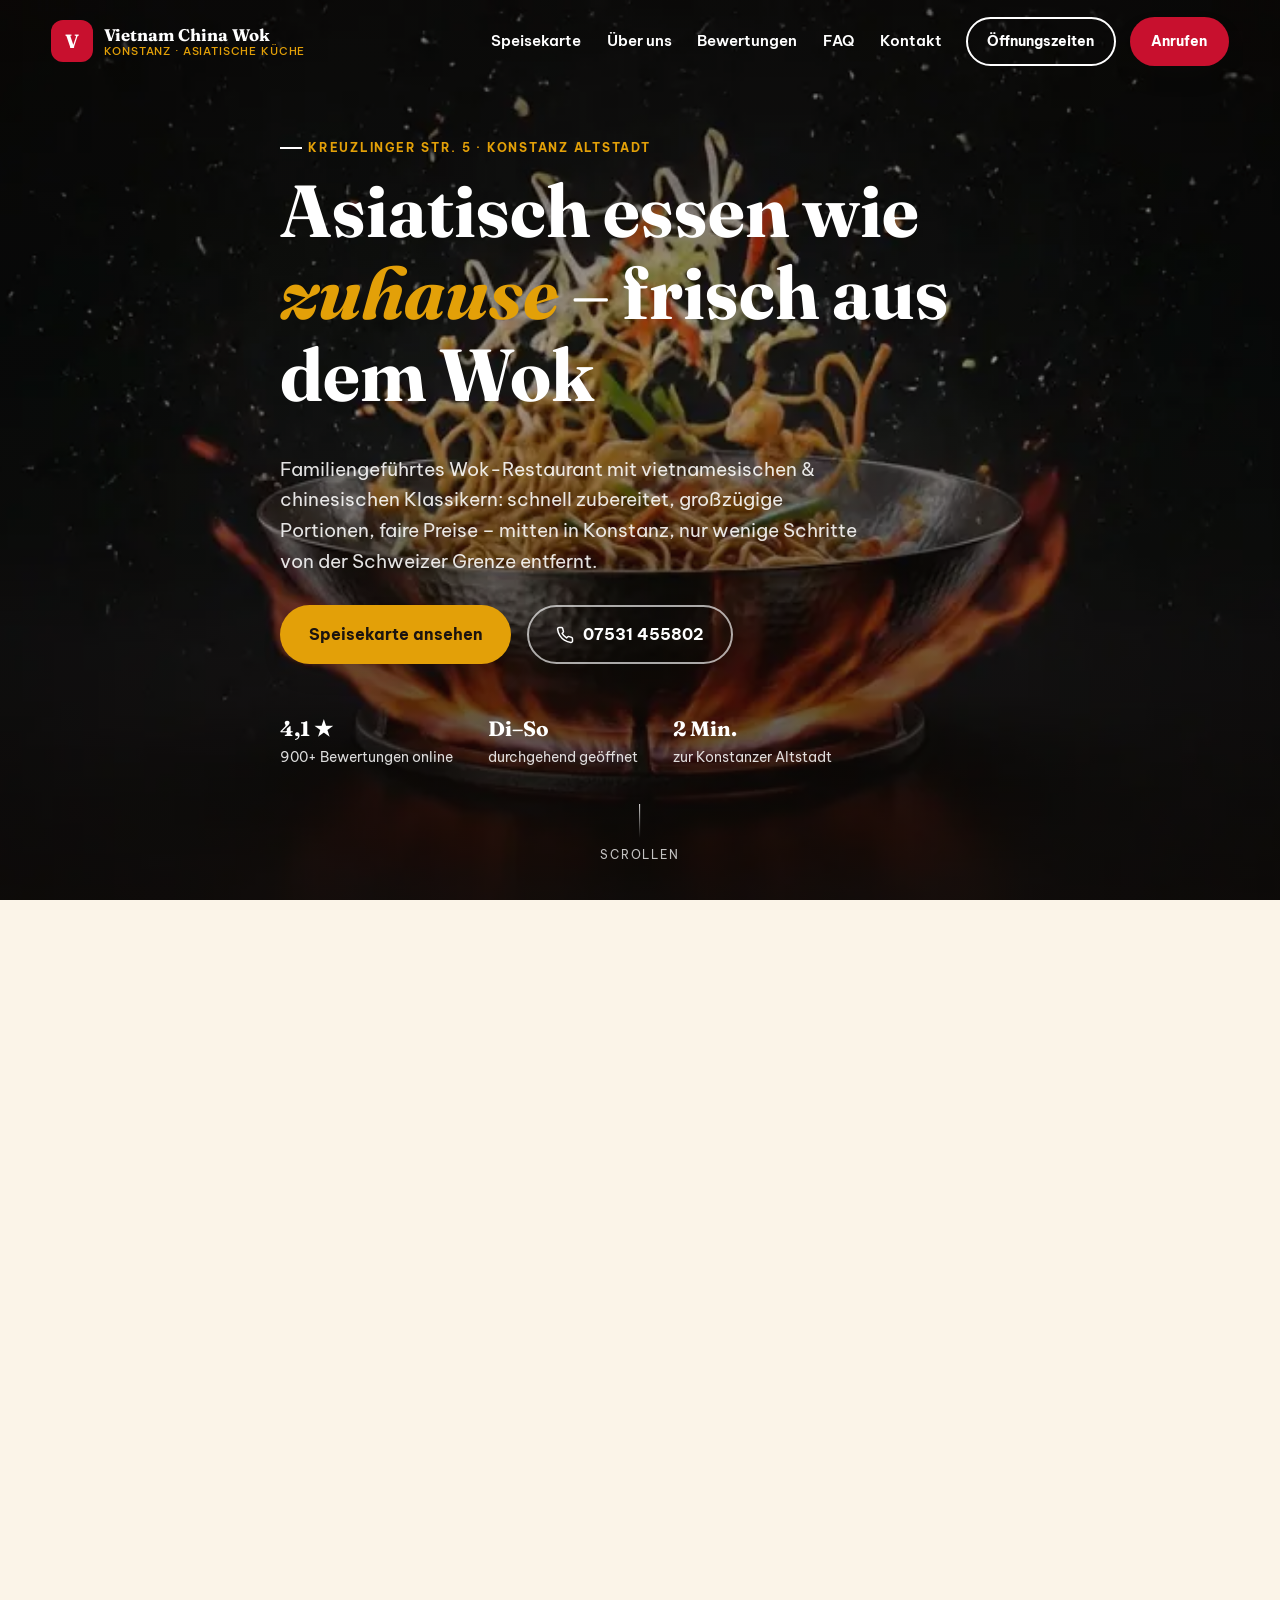
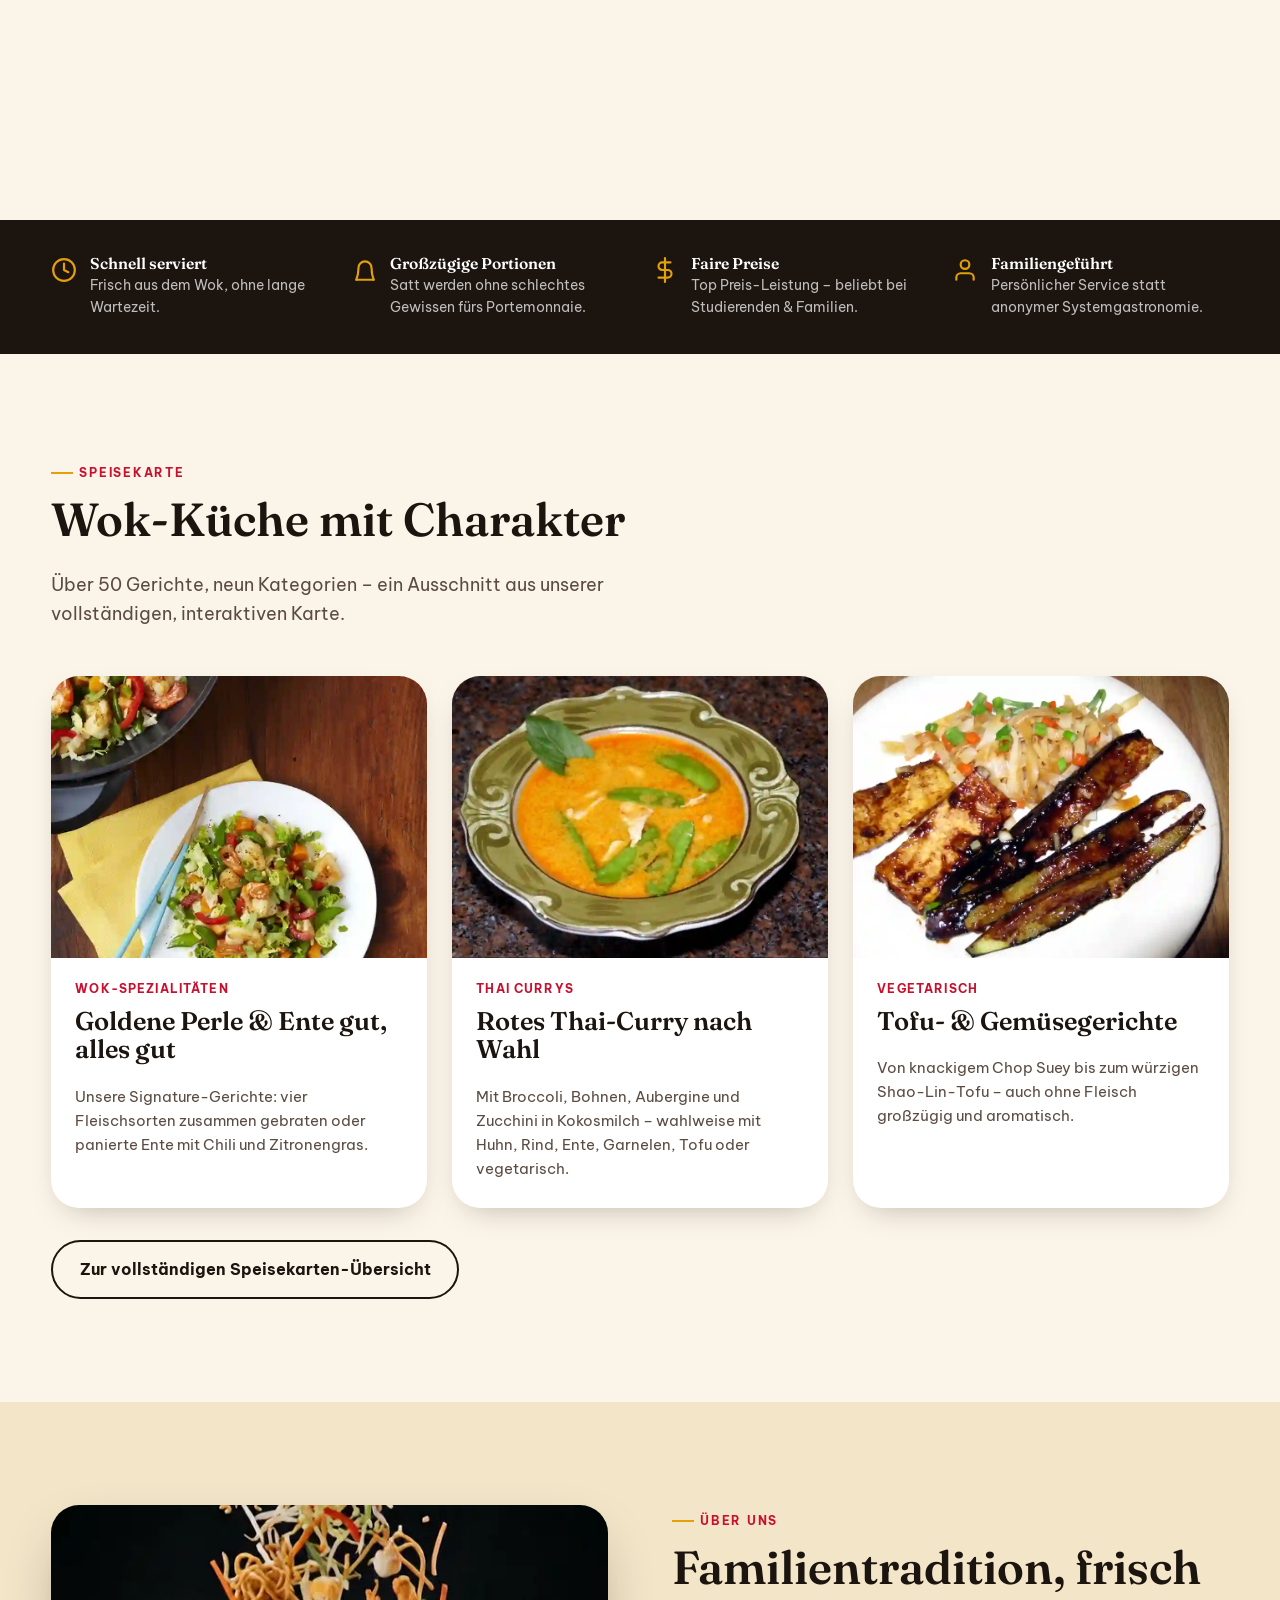
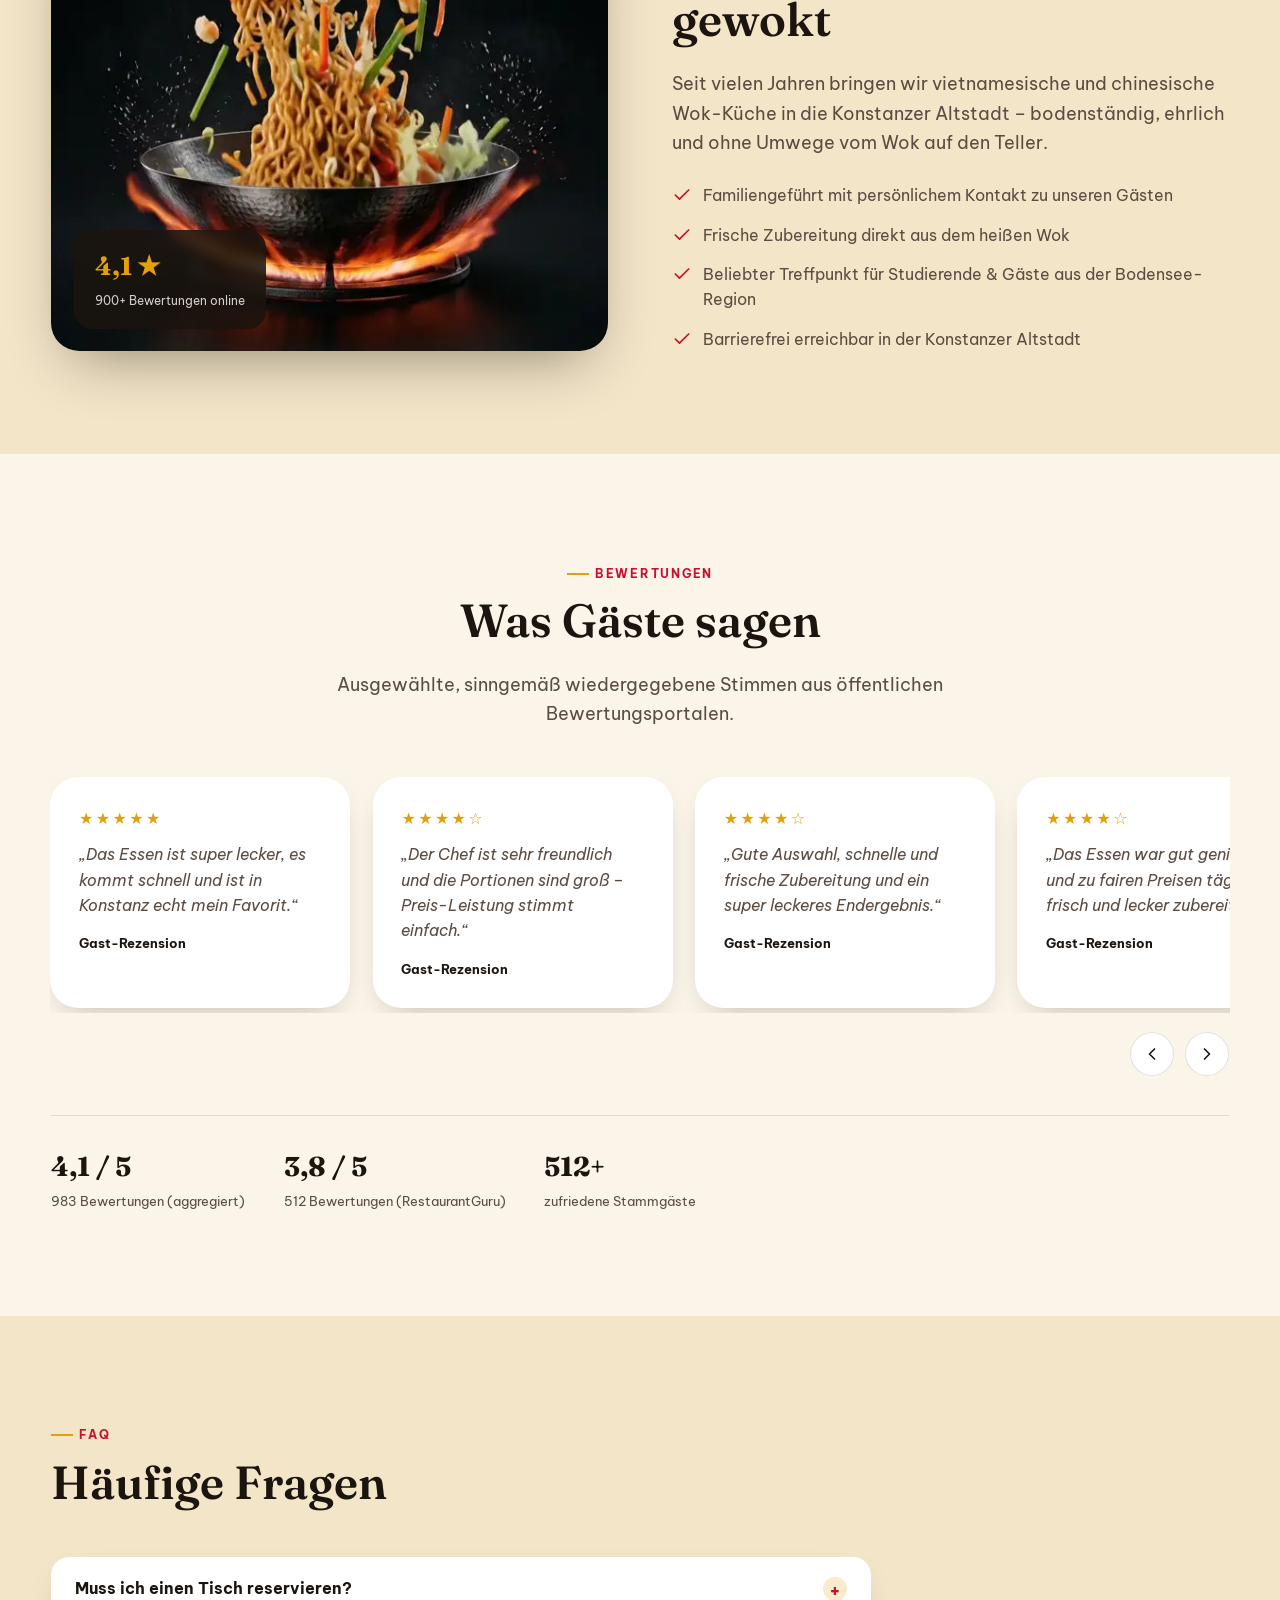
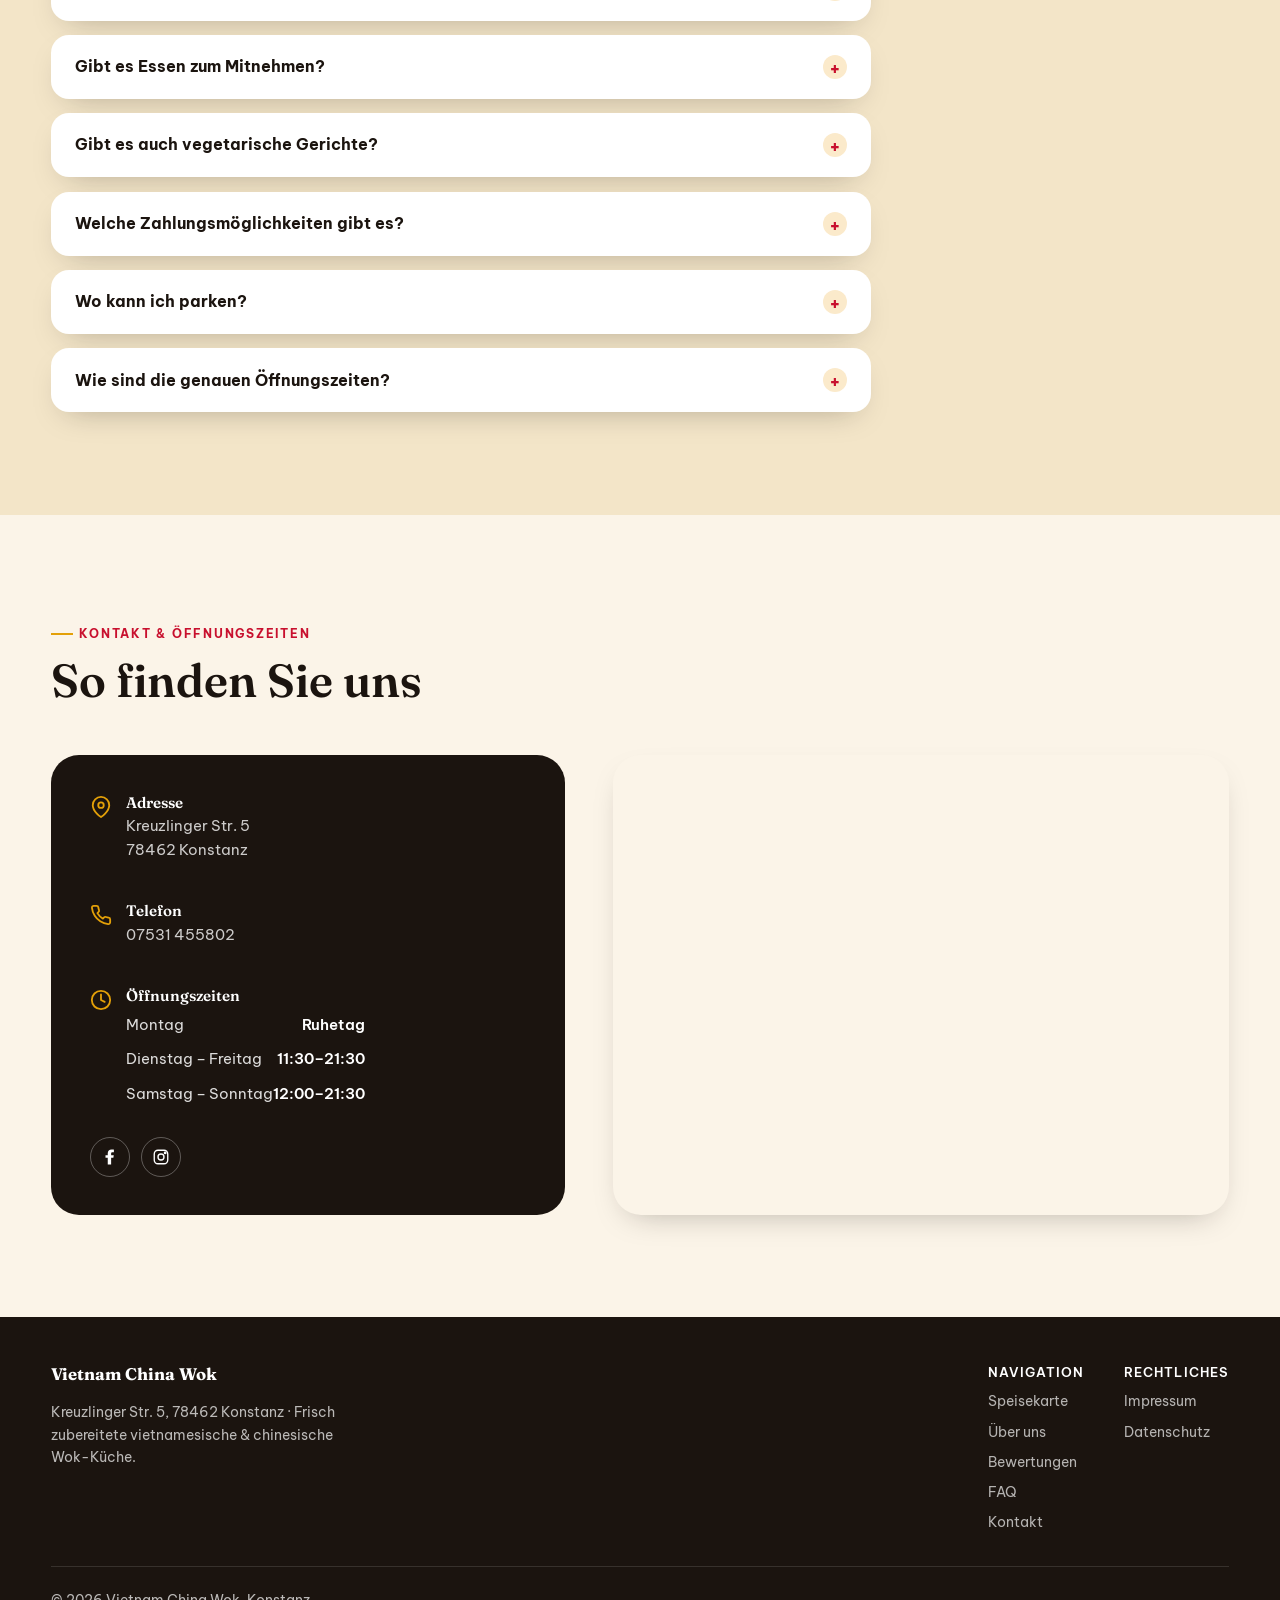
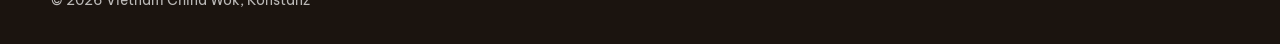
==== commit 90a2de60: "Redesign menu page and refine homepage content - Speisekarte: category dropdowns now flow into a 2-c" ====
--- a/index.html
+++ b/index.html
@@ -139,7 +139,7 @@
       <div class="menu-grid">
         <article class="menu-card">
           <figure>
-            <img src="assets/hero-frames/desktop/f_0096.webp" alt="Wok-Gericht mit Gemüse wird direkt aus dem Wok geworfen" loading="lazy" width="840" height="473">
+            <img src="assets/images/dish-wok-special.webp" alt="Wok-Gericht mit Garnelen und frischem Gemüse" loading="lazy" width="900" height="675">
           </figure>
           <div class="menu-card-body">
             <span class="tag">Wok-Spezialitäten</span>
@@ -149,25 +149,27 @@
         </article>
 
         <article class="menu-card">
-          <div class="menu-card-body" style="background:linear-gradient(160deg, var(--color-primary), var(--color-primary-dark)); color:#fff; min-height:100%;">
-            <svg width="34" height="34" viewBox="0 0 24 24" fill="none" stroke="currentColor" stroke-width="1.6" aria-hidden="true"><path d="M12 2c1 2.5-1.5 3.5-1.5 6a3.5 3.5 0 0 0 7 0c0-1-0.3-1.8-0.8-2.5C18 7 19 9 19 11.5 19 16 15.5 20 12 20s-7-4-7-8.5C5 8 6.5 5 9 3c-0.3 1.5 0 2.5 1 3.5C10.5 5 11 3.5 12 2Z"/></svg>
-            <span class="tag" style="color:var(--color-accent)">Thai Currys</span>
-            <h3 style="color:#fff">Rotes Thai-Curry nach Wahl</h3>
-            <p style="color:rgba(255,255,255,0.85)">Mit Broccoli, Bohnen, Aubergine und Zucchini in Kokosmilch – wahlweise mit Huhn, Rind, Ente, Garnelen, Tofu oder vegetarisch.</p>
+          <figure>
+            <img src="assets/images/dish-thai-curry.webp" alt="Rotes Thai-Curry mit Kokosmilch in einer Schale" loading="lazy" width="900" height="675">
+          </figure>
+          <div class="menu-card-body">
+            <span class="tag">Thai Currys</span>
+            <h3>Rotes Thai-Curry nach Wahl</h3>
+            <p>Mit Broccoli, Bohnen, Aubergine und Zucchini in Kokosmilch – wahlweise mit Huhn, Rind, Ente, Garnelen, Tofu oder vegetarisch.</p>
           </div>
         </article>
 
         <article class="menu-card">
-          <div class="menu-card-body" style="background:var(--color-ink); color:#fff; min-height:100%;">
-            <svg width="34" height="34" viewBox="0 0 24 24" fill="none" stroke="currentColor" stroke-width="1.6" aria-hidden="true"><path d="M12 2c-4 3-7 6-7 10a7 7 0 0 0 14 0c0-4-3-7-7-10Z"/></svg>
-            <span class="tag" style="color:var(--color-accent)">Vegetarisch</span>
-            <h3 style="color:#fff">Tofu- &amp; Gemüsegerichte</h3>
-            <p style="color:rgba(255,255,255,0.75)">Von knackigem Chop Suey bis zum würzigen Shao-Lin-Tofu – auch ohne Fleisch großzügig und aromatisch.</p>
+          <figure>
+            <img src="assets/images/dish-veggie-tofu.webp" alt="Gebratener Tofu mit Gemüse und Nudeln" loading="lazy" width="900" height="675">
+          </figure>
+          <div class="menu-card-body">
+            <span class="tag">Vegetarisch</span>
+            <h3>Tofu- &amp; Gemüsegerichte</h3>
+            <p>Von knackigem Chop Suey bis zum würzigen Shao-Lin-Tofu – auch ohne Fleisch großzügig und aromatisch.</p>
           </div>
         </article>
       </div>
-
-      <p class="menu-note"><strong>Hinweis:</strong> Preise und Zusammensetzung laut aktueller Speisekarte des Restaurants – Änderungen vorbehalten. Alle Allergene, Zusatzstoffe und Schärfegrade findest du gekennzeichnet auf der vollständigen, filterbaren Speisekarte.</p>
 
       <div style="margin-top:2rem;">
         <a class="btn btn--ghost" href="speisekarte.html">Zur vollständigen Speisekarten-Übersicht</a>
@@ -205,22 +207,57 @@
         <p class="lede">Ausgewählte, sinngemäß wiedergegebene Stimmen aus öffentlichen Bewertungsportalen.</p>
       </div>
 
-      <div class="testimonial-grid">
-        <article class="testimonial-card">
-          <div class="stars" aria-hidden="true">★★★★★</div>
-          <p>„Das Essen ist super lecker, es kommt schnell und ist in Konstanz echt mein Favorit.“</p>
-          <footer>Gast-Rezension, Online-Bewertungsportal</footer>
-        </article>
-        <article class="testimonial-card">
-          <div class="stars" aria-hidden="true">★★★★☆</div>
-          <p>„Der Chef ist sehr freundlich und die Portionen sind groß – Preis-Leistung stimmt einfach.“</p>
-          <footer>Gast-Rezension, Online-Bewertungsportal</footer>
-        </article>
-        <article class="testimonial-card">
-          <div class="stars" aria-hidden="true">★★★★☆</div>
-          <p>„Gute Auswahl, schnelle und frische Zubereitung und ein super leckeres Endergebnis.“</p>
-          <footer>Gast-Rezension, Online-Bewertungsportal</footer>
-        </article>
+      <div class="testimonial-carousel">
+        <div class="testimonial-track" id="testimonial-track">
+          <article class="testimonial-card">
+            <div class="stars" aria-hidden="true">★★★★★</div>
+            <p>„Das Essen ist super lecker, es kommt schnell und ist in Konstanz echt mein Favorit.“</p>
+            <footer>Gast-Rezension</footer>
+          </article>
+          <article class="testimonial-card">
+            <div class="stars" aria-hidden="true">★★★★☆</div>
+            <p>„Der Chef ist sehr freundlich und die Portionen sind groß – Preis-Leistung stimmt einfach.“</p>
+            <footer>Gast-Rezension</footer>
+          </article>
+          <article class="testimonial-card">
+            <div class="stars" aria-hidden="true">★★★★☆</div>
+            <p>„Gute Auswahl, schnelle und frische Zubereitung und ein super leckeres Endergebnis.“</p>
+            <footer>Gast-Rezension</footer>
+          </article>
+          <article class="testimonial-card">
+            <div class="stars" aria-hidden="true">★★★★☆</div>
+            <p>„Das Essen war gut genießbar und zu fairen Preisen täglich frisch und lecker zubereitet.“</p>
+            <footer>Gast-Rezension</footer>
+          </article>
+          <article class="testimonial-card">
+            <div class="stars" aria-hidden="true">★★★★★</div>
+            <p>„Eine freundliche Bedienung nahm die Bestellung direkt am Tisch auf.“</p>
+            <footer>Gast-Rezension</footer>
+          </article>
+          <article class="testimonial-card">
+            <div class="stars" aria-hidden="true">★★★★★</div>
+            <p>„Nettes Personal, super feines Essen – Preis-Leistung unschlagbar.“</p>
+            <footer>Gast-Rezension</footer>
+          </article>
+          <article class="testimonial-card">
+            <div class="stars" aria-hidden="true">★★★★☆</div>
+            <p>„Highly recommended for super cheap but good food.“</p>
+            <footer>Gast-Rezension</footer>
+          </article>
+          <article class="testimonial-card">
+            <div class="stars" aria-hidden="true">★★★★☆</div>
+            <p>„Wok vietnamesisch, gutes Essen bei rauhem Charme.“</p>
+            <footer>Gast-Rezension</footer>
+          </article>
+        </div>
+        <div class="carousel-controls">
+          <button type="button" class="carousel-btn" data-dir="-1" aria-label="Vorherige Bewertungen">
+            <svg viewBox="0 0 24 24" fill="none" stroke="currentColor" stroke-width="2" stroke-linecap="round" stroke-linejoin="round"><path d="m15 18-6-6 6-6"/></svg>
+          </button>
+          <button type="button" class="carousel-btn" data-dir="1" aria-label="Nächste Bewertungen">
+            <svg viewBox="0 0 24 24" fill="none" stroke="currentColor" stroke-width="2" stroke-linecap="round" stroke-linejoin="round"><path d="m9 18 6-6-6-6"/></svg>
+          </button>
+        </div>
       </div>
 
       <div class="rating-banner">
@@ -228,7 +265,6 @@
         <div class="rb-item"><strong>3,8 / 5</strong><span>512 Bewertungen (RestaurantGuru)</span></div>
         <div class="rb-item"><strong>512+</strong><span>zufriedene Stammgäste</span></div>
       </div>
-      <p style="margin-top:1.2rem; font-size:0.82rem; color:var(--color-ink-soft);">Quellen: aggregierte Google-Bewertungen sowie RestaurantGuru, Stand September 2026. Einzelne Erfahrungen können abweichen.</p>
     </div>
   </section>
 
@@ -292,11 +328,10 @@
             <div>
               <h3>Öffnungszeiten</h3>
               <table class="hours-table">
-                <tr><td>Montag</td><td>Ruhetag*</td></tr>
+                <tr><td>Montag</td><td>Ruhetag</td></tr>
                 <tr><td>Dienstag – Freitag</td><td>11:30–21:30</td></tr>
                 <tr><td>Samstag – Sonntag</td><td>12:00–21:30</td></tr>
               </table>
-              <p class="hours-note">*Angaben laut Branchenportalen, ohne Gewähr – bitte bei wichtigen Anlässen telefonisch bestätigen.</p>
             </div>
           </div>
 
@@ -325,20 +360,6 @@
     </div>
   </section>
 
-  <!-- FINAL CTA ======================================================= -->
-  <section class="section">
-    <div class="container">
-      <div class="final-cta">
-        <h2>Hunger auf frische Wok-Küche?</h2>
-        <p>Rufen Sie an, bestellen Sie zum Mitnehmen oder schauen Sie einfach vorbei – wir freuen uns auf Sie.</p>
-        <div class="hero-actions">
-          <a class="btn btn--on-dark" href="tel:+497531455802">07531 455802 anrufen</a>
-          <a class="btn btn--ghost-on-dark" href="#kontakt">Anfahrt &amp; Öffnungszeiten</a>
-        </div>
-      </div>
-    </div>
-  </section>
-
 </main>
 
 <footer class="site-footer">
@@ -370,7 +391,6 @@
     </div>
     <div class="footer-bottom">
       <span>&copy; <span id="current-year">2026</span> Vietnam China Wok, Konstanz</span>
-      <span class="legal-note">Diese Website wurde unabhängig recherchiert und gestaltet. Alle Angaben (insb. Öffnungszeiten, Bewertungen) ohne Gewähr – bitte im Zweifel telefonisch bestätigen.</span>
     </div>
   </div>
 </footer>
--- a/css/styles.css
+++ b/css/styles.css
@@ -570,13 +570,24 @@
    Testimonials
    ========================================================================== */
 
-.testimonial-grid {
-  display: grid;
-  grid-template-columns: repeat(3, 1fr);
-  gap: 1.5rem;
-}
+.testimonial-carousel { position: relative; }
+
+.testimonial-track {
+  display: flex;
+  gap: 1.4rem;
+  overflow-x: auto;
+  scroll-snap-type: x mandatory;
+  scroll-behavior: smooth;
+  padding-bottom: 0.3rem;
+  scrollbar-width: none;
+  margin: 0 -1px;
+}
+.testimonial-track::-webkit-scrollbar { display: none; }
 
 .testimonial-card {
+  flex: 0 0 auto;
+  width: min(300px, 78vw);
+  scroll-snap-align: start;
   background: var(--color-surface);
   border-radius: var(--radius-lg);
   padding: 1.8rem;
@@ -587,6 +598,25 @@
 .testimonial-card p { font-size: 0.98rem; color: var(--color-ink-soft); font-style: italic; }
 .testimonial-card footer { font-size: 0.82rem; font-weight: 700; color: var(--color-ink); margin-top: 0.8em; }
 
+.carousel-controls { display: flex; justify-content: flex-end; gap: 0.7rem; margin-top: 1.2rem; }
+.carousel-btn {
+  width: 44px; height: 44px;
+  border-radius: 50%;
+  border: 1px solid var(--color-line);
+  background: var(--color-surface);
+  color: var(--color-ink);
+  display: grid;
+  place-items: center;
+  cursor: pointer;
+  transition: background 0.2s ease, color 0.2s ease, border-color 0.2s ease;
+}
+.carousel-btn svg { width: 20px; height: 20px; }
+.carousel-btn:hover, .carousel-btn:focus-visible { background: var(--color-primary); border-color: var(--color-primary); color: #fff; }
+
+@media (prefers-reduced-motion: reduce) {
+  .testimonial-track { scroll-behavior: auto; }
+}
+
 .rating-banner {
   display: flex;
   gap: 2.4rem;
@@ -598,10 +628,6 @@
 }
 .rating-banner .rb-item strong { font-family: var(--font-display); font-size: 1.7rem; display: block; }
 .rating-banner .rb-item span { font-size: 0.8rem; color: var(--color-ink-soft); }
-
-@media (max-width: 960px) {
-  .testimonial-grid { grid-template-columns: 1fr; }
-}
 
 /* ==========================================================================
    FAQ
@@ -775,6 +801,16 @@
 .menu-hero-content h1 { color: #fff; max-width: 18ch; }
 .menu-hero-content .lede { color: rgba(255,255,255,0.85); max-width: 52ch; }
 
+.menu-page {
+  --mp-bg: #0A0908;
+  --mp-surface: #171310;
+  --mp-border: #2C251E;
+  --mp-text: #F3ECE3;
+  --mp-text-soft: #AFA599;
+  background: var(--mp-bg);
+}
+.menu-page .container { color: var(--mp-text); }
+
 .menu-filters {
   display: flex;
   flex-wrap: wrap;
@@ -787,8 +823,9 @@
   gap: 0.4em;
   padding: 0.6em 1.1em;
   border-radius: 999px;
-  border: 1.5px solid var(--color-line);
-  background: var(--color-surface);
+  border: 1.5px solid var(--mp-border);
+  background: var(--mp-surface);
+  color: var(--mp-text);
   font-weight: 700;
   font-size: 0.86rem;
   cursor: pointer;
@@ -810,79 +847,90 @@
 .menu-jump a {
   font-size: 0.82rem;
   font-weight: 600;
-  color: var(--color-ink-soft);
+  color: var(--mp-text-soft);
   text-decoration: none;
   padding: 0.4em 0.85em;
   border-radius: 999px;
-  background: var(--color-bg-alt);
-}
-.menu-jump a:hover, .menu-jump a:focus-visible { color: var(--color-primary); background: var(--color-primary-soft); }
+  background: var(--mp-surface);
+  border: 1px solid var(--mp-border);
+}
+.menu-jump a:hover, .menu-jump a:focus-visible { color: #fff; background: var(--color-primary); border-color: var(--color-primary); }
+
+.menu-categories {
+  columns: 2;
+  column-gap: 1.5rem;
+}
+@media (max-width: 860px) {
+  .menu-categories { columns: 1; }
+}
 
 .menu-cat {
-  background: var(--color-surface);
+  display: inline-block;
+  width: 100%;
+  break-inside: avoid;
+  -webkit-column-break-inside: avoid;
+  background: var(--mp-surface);
+  border: 1px solid var(--mp-border);
   border-radius: var(--radius-lg);
-  box-shadow: var(--shadow-soft);
-  margin-bottom: 1.4rem;
   overflow: hidden;
+  margin-bottom: 1.5rem;
   scroll-margin-top: calc(var(--header-h) + 1rem);
 }
 .menu-cat > summary {
   list-style: none;
   cursor: pointer;
-  padding: 1.3rem 1.6rem;
+  padding: 1.1rem 1.4rem;
   display: flex;
   align-items: center;
   gap: 0.9rem;
   font-family: var(--font-display);
   font-weight: 700;
-  font-size: 1.2rem;
+  font-size: 1.1rem;
+  background: var(--color-primary);
+  color: #fff;
 }
 .menu-cat > summary::-webkit-details-marker { display: none; }
-.menu-cat > summary .cat-icon { font-size: 1.4rem; }
-.menu-cat > summary .cat-count { margin-left: auto; font-family: var(--font-body); font-weight: 600; font-size: 0.8rem; color: var(--color-ink-soft); background: var(--color-bg-alt); padding: 0.3em 0.8em; border-radius: 999px; }
-.menu-cat > summary .chevron { flex-shrink: 0; width: 20px; height: 20px; transition: transform 0.25s ease; color: var(--color-ink-soft); }
+.menu-cat > summary .cat-count { margin-left: auto; font-family: var(--font-body); font-weight: 600; font-size: 0.76rem; color: #fff; background: rgba(255,255,255,0.2); padding: 0.3em 0.8em; border-radius: 999px; white-space: nowrap; }
+.menu-cat > summary .chevron { flex-shrink: 0; width: 20px; height: 20px; transition: transform 0.25s ease; color: #fff; }
 .menu-cat[open] > summary .chevron { transform: rotate(180deg); }
-.menu-cat .cat-note { margin: -0.6rem 1.6rem 1rem; font-size: 0.86rem; color: var(--color-ink-soft); font-style: italic; }
+.menu-cat .cat-note { margin: 1rem 1.4rem 0; font-size: 0.84rem; color: var(--mp-text-soft); font-style: italic; }
 
 .dish-grid {
   display: grid;
-  grid-template-columns: repeat(2, 1fr);
-  gap: 0.9rem;
-  padding: 0 1.6rem 1.6rem;
-}
-@media (max-width: 720px) {
-  .dish-grid { grid-template-columns: 1fr; }
+  grid-template-columns: 1fr;
+  gap: 0.8rem;
+  padding: 1.1rem 1.4rem 1.4rem;
 }
 
 .dish-card {
-  border: 1px solid var(--color-line);
-  border-left: 4px solid var(--color-accent);
+  border: 1px solid var(--mp-border);
+  border-left: 3px solid var(--color-accent);
   border-radius: var(--radius-md);
-  padding: 1rem 1.2rem;
-  transition: transform 0.2s ease, box-shadow 0.2s ease, opacity 0.2s ease;
-}
-.dish-card:hover { transform: translateY(-3px); box-shadow: var(--shadow-soft); }
+  padding: 0.9rem 1.1rem;
+  transition: transform 0.2s ease, border-color 0.2s ease;
+}
+.dish-card:hover { transform: translateY(-2px); border-color: var(--color-primary); }
 .dish-card[data-spice="2"] { border-left-color: var(--color-primary); }
 .dish-card[data-spice="3"] { border-left-color: var(--color-primary-dark); }
 
 .dish-head { display: flex; justify-content: space-between; align-items: baseline; gap: 0.8rem; }
-.dish-name { font-weight: 700; font-size: 1rem; }
-.dish-no { color: var(--color-ink-soft); font-weight: 500; }
-.dish-price { font-weight: 700; color: var(--color-primary); white-space: nowrap; font-size: 1rem; }
-.dish-desc { font-size: 0.88rem; color: var(--color-ink-soft); margin-top: 0.3em; }
+.dish-name { font-weight: 700; font-size: 0.98rem; color: var(--mp-text); }
+.dish-no { color: var(--mp-text-soft); font-weight: 500; }
+.dish-price { font-weight: 700; color: var(--color-accent); white-space: nowrap; font-size: 1rem; }
+.dish-desc { font-size: 0.86rem; color: var(--mp-text-soft); margin-top: 0.3em; }
 
 .dish-meta { display: flex; align-items: center; flex-wrap: wrap; gap: 0.5rem; margin-top: 0.6em; }
 .spice-flames { font-size: 0.8rem; letter-spacing: 1px; }
-.veg-badge { font-size: 0.75rem; background: #E7F2DF; color: #3C6E2E; padding: 0.15em 0.6em; border-radius: 999px; font-weight: 700; }
+.veg-badge { font-size: 0.72rem; background: rgba(143, 209, 122, 0.16); color: #8FD17A; padding: 0.15em 0.6em; border-radius: 999px; font-weight: 700; }
 .allergen-badges { display: inline-flex; gap: 0.28em; flex-wrap: wrap; }
 .allergen-badge {
   display: inline-grid;
   place-items: center;
-  width: 20px; height: 20px;
+  width: 19px; height: 19px;
   border-radius: 50%;
-  background: var(--color-bg-alt);
-  color: var(--color-ink-soft);
-  font-size: 0.66rem;
+  background: var(--mp-border);
+  color: var(--mp-text-soft);
+  font-size: 0.64rem;
   font-weight: 700;
   cursor: help;
 }
@@ -895,8 +943,7 @@
   height: 260px;
   border-radius: var(--radius-lg);
   overflow: hidden;
-  margin: 2.2rem 0;
-  box-shadow: var(--shadow-soft);
+  margin: 1.5rem 0;
 }
 .menu-image-break img { width: 100%; height: 100%; object-fit: cover; }
 .menu-image-break .caption {
@@ -916,11 +963,12 @@
 }
 
 .allergen-legend {
-  margin-top: 2.4rem;
-  background: var(--color-surface);
+  margin-top: 1.5rem;
+  background: var(--mp-surface);
+  border: 1px solid var(--mp-border);
   border-radius: var(--radius-lg);
-  box-shadow: var(--shadow-soft);
   padding: 0;
+  color: var(--mp-text);
 }
 .allergen-legend > summary {
   list-style: none;
@@ -932,15 +980,26 @@
   gap: 0.6em;
 }
 .allergen-legend > summary::-webkit-details-marker { display: none; }
+.allergen-legend .chevron { color: var(--mp-text-soft); }
 .legend-grid {
   display: grid;
   grid-template-columns: repeat(2, 1fr);
   gap: 0.5rem 1.5rem;
   padding: 0 1.6rem 1.6rem;
   font-size: 0.88rem;
-  color: var(--color-ink-soft);
+  color: var(--mp-text-soft);
 }
 @media (max-width: 620px) { .legend-grid { grid-template-columns: 1fr; } }
+
+.menu-page .legal-notice {
+  background: var(--mp-surface);
+  border: 1px solid var(--mp-border);
+  color: var(--mp-text-soft);
+}
+.menu-page .legal-notice a { color: var(--color-accent); }
+.menu-page .lede { color: var(--mp-text-soft); }
+.menu-page .eyebrow { color: var(--color-accent); }
+.menu-page .eyebrow::before { background: var(--color-primary); }
 
 /* Utility ------------------------------------------------------------------ */
 .visually-hidden {
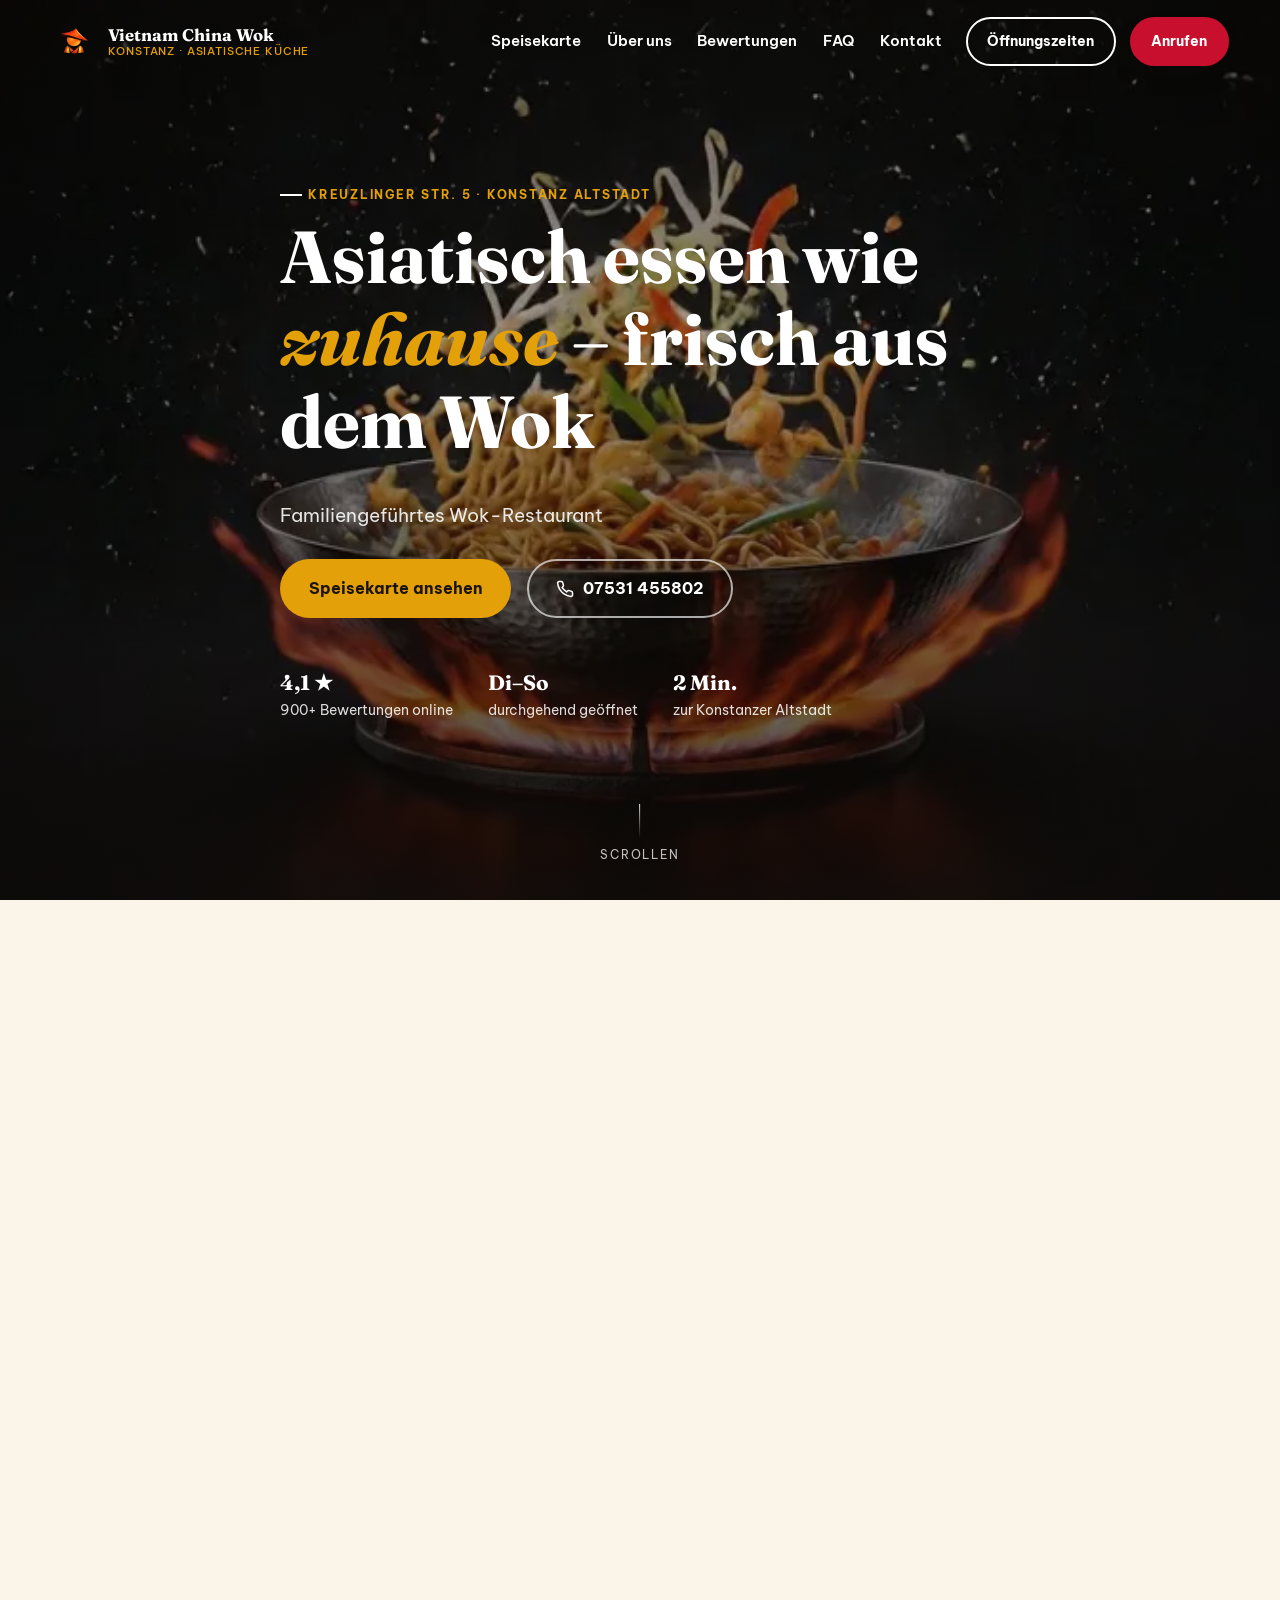
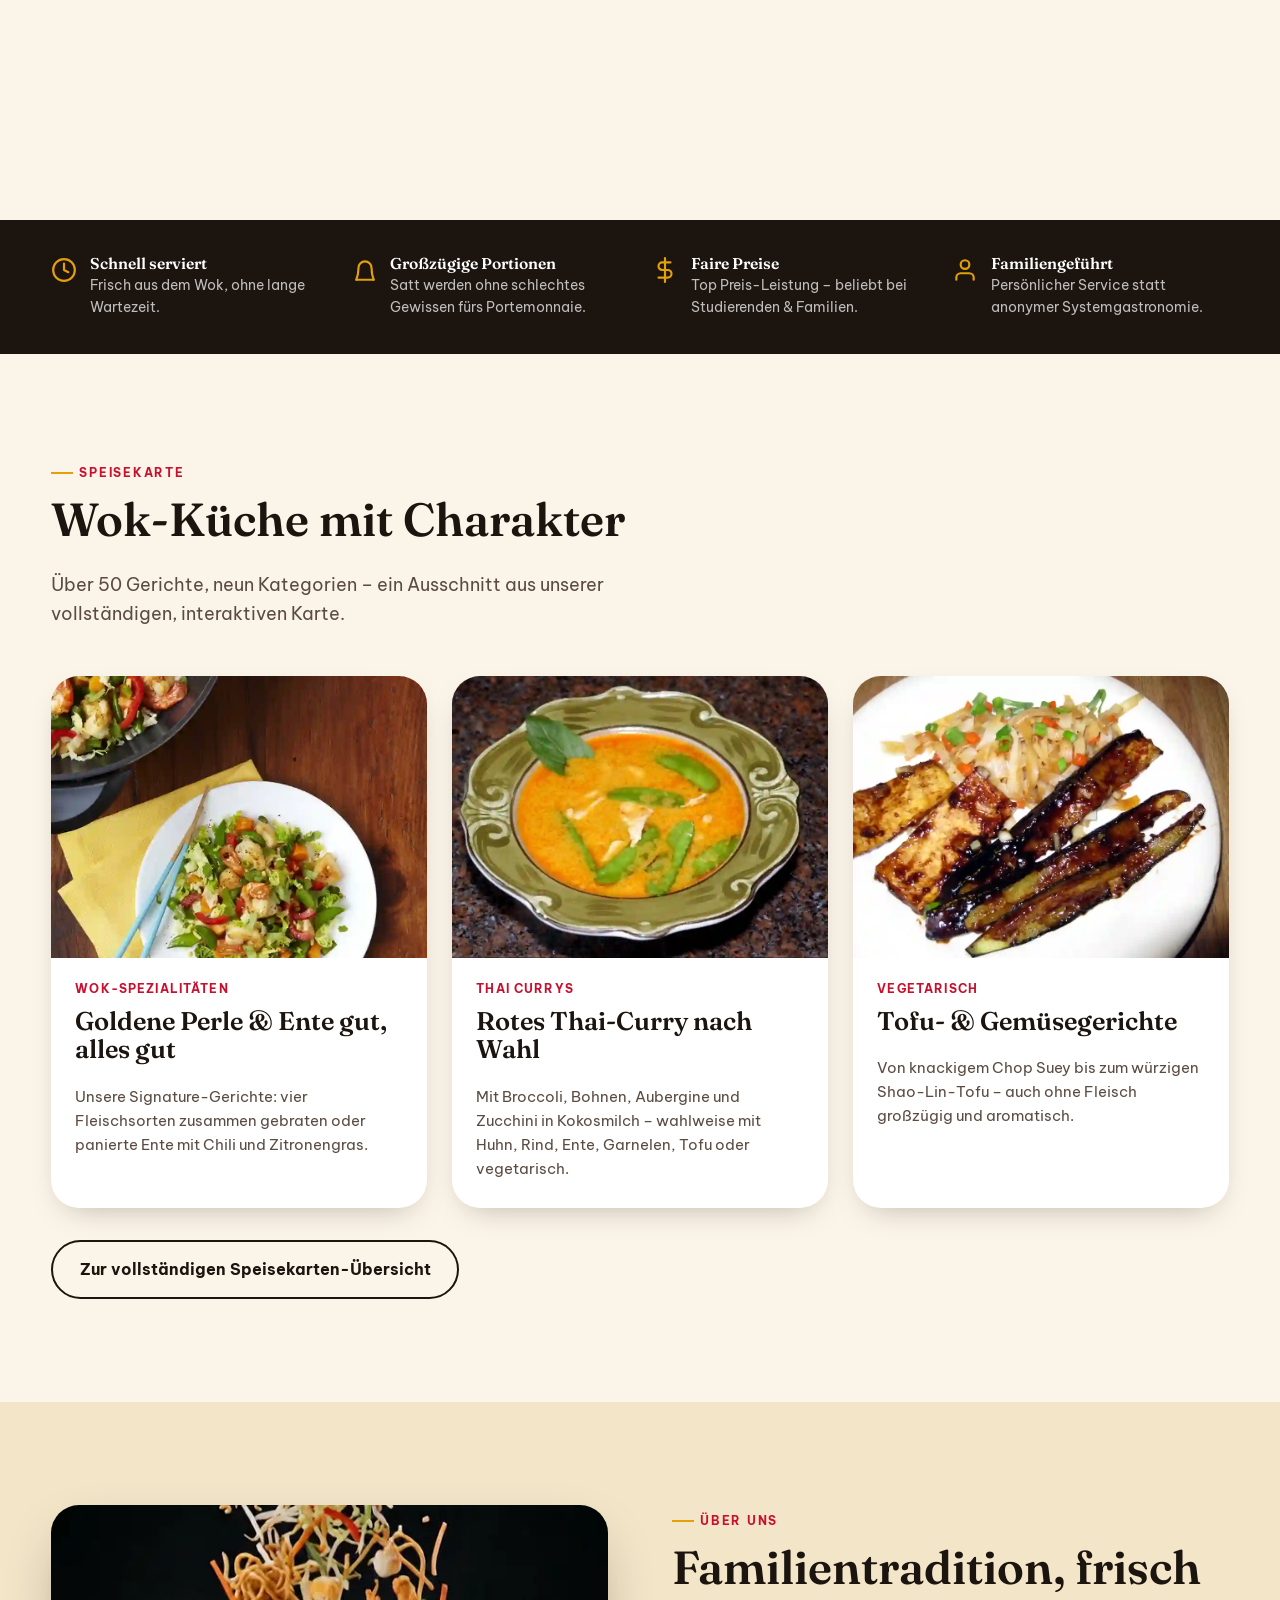
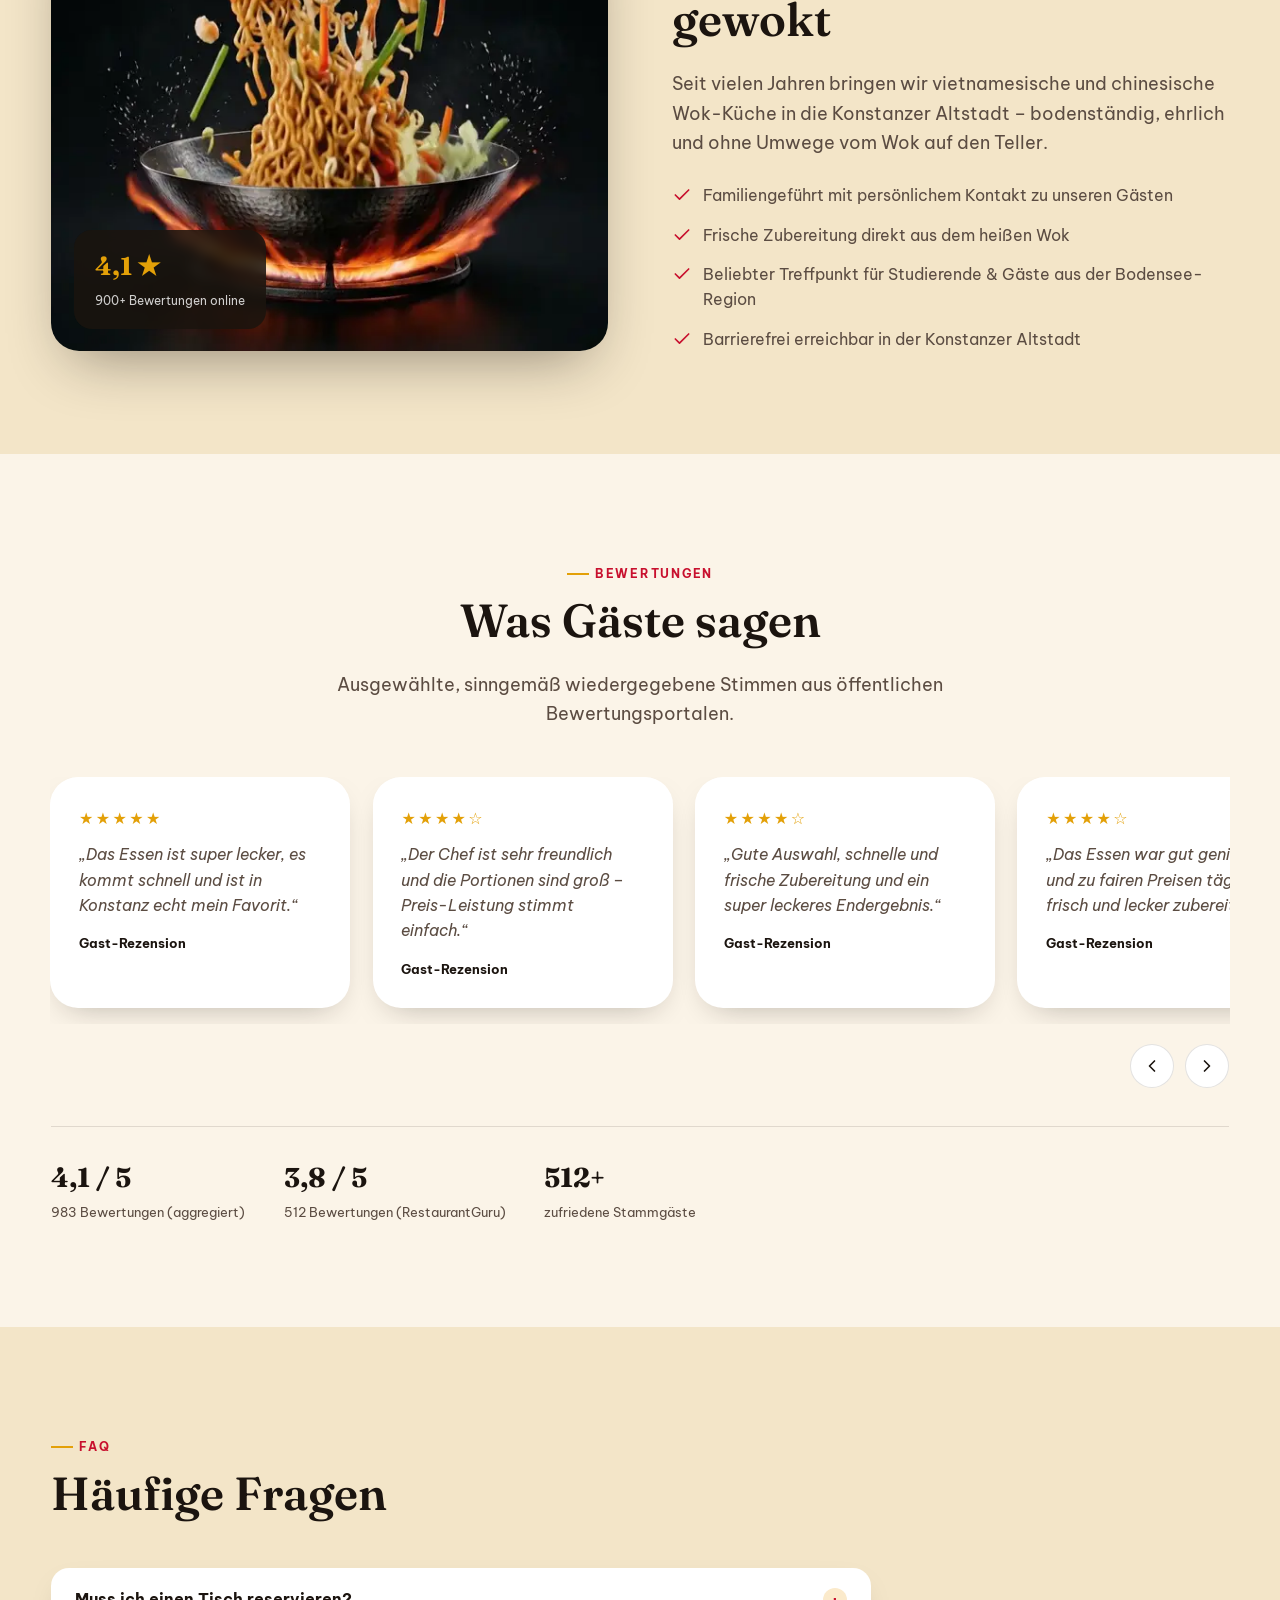
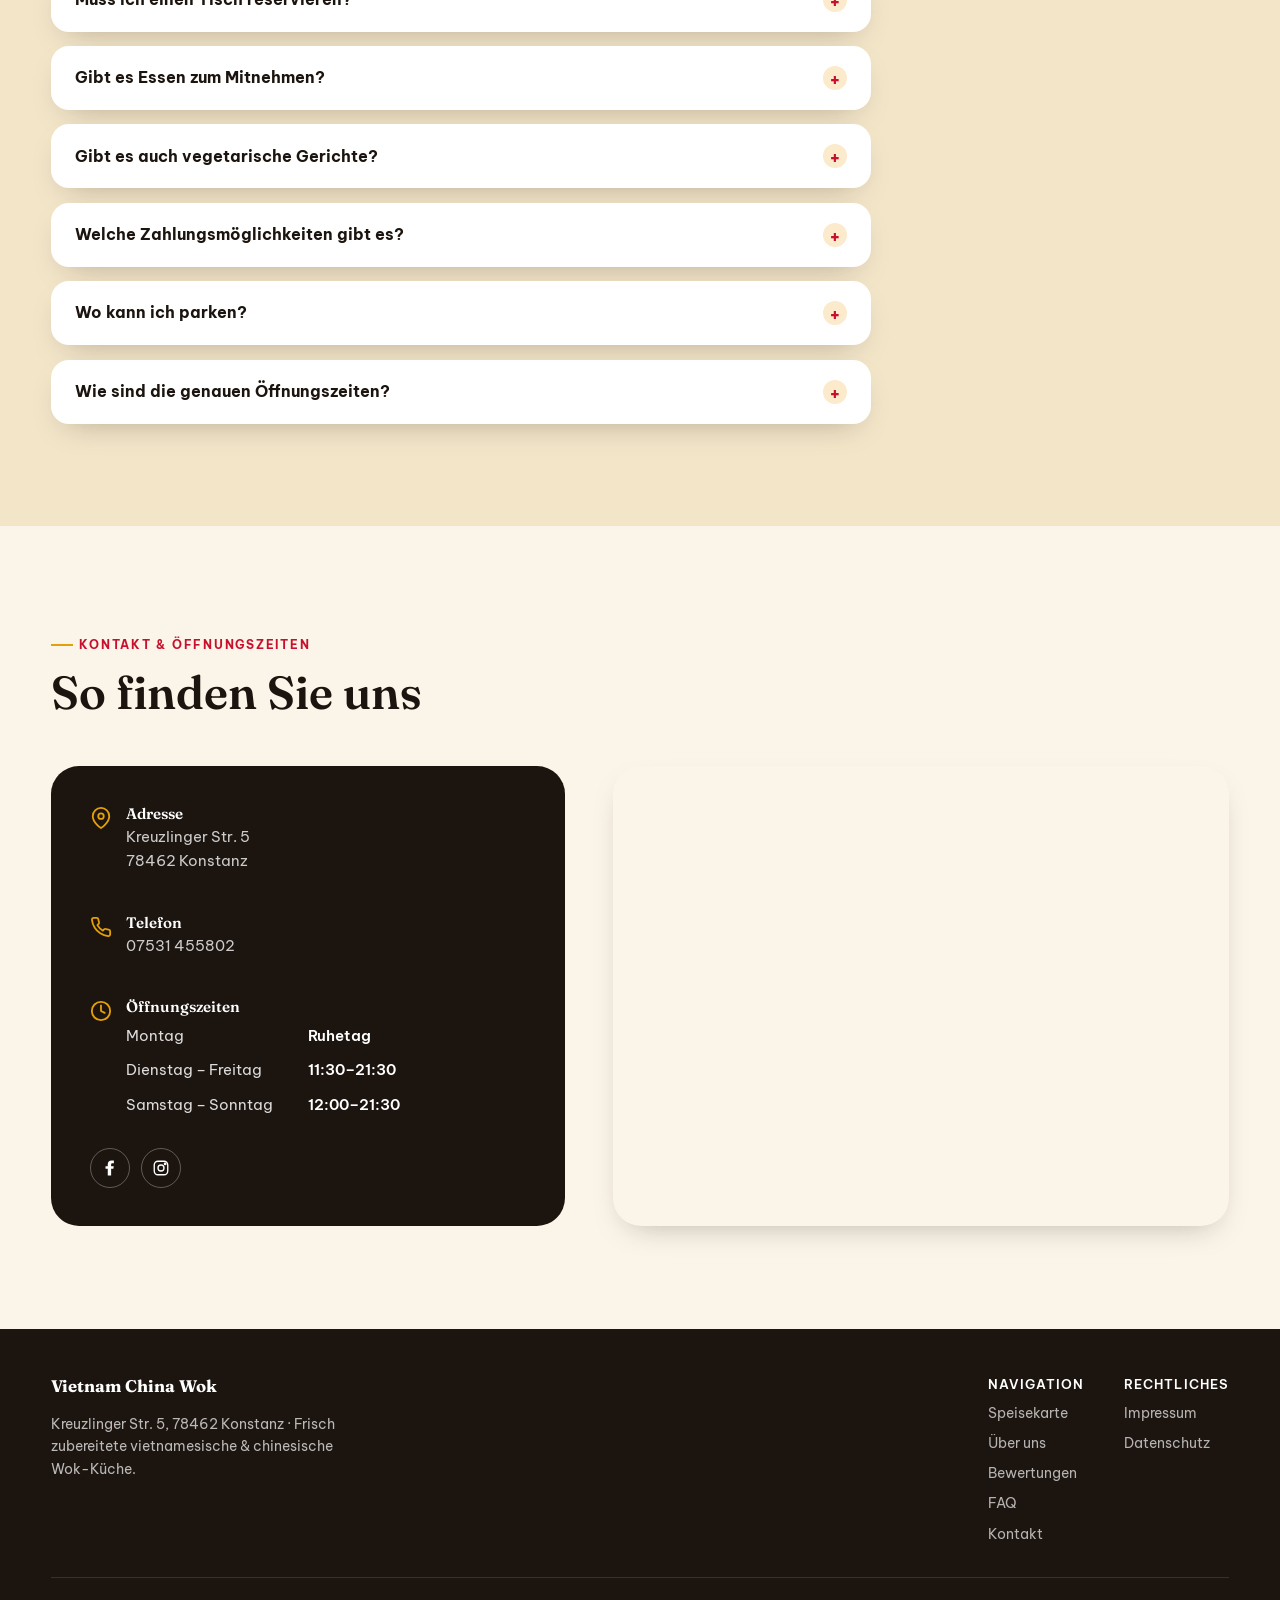
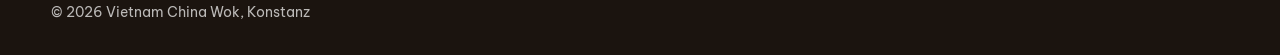
==== commit 930c6f5f: "Polish homepage and menu page based on feedback - Add the new chef-hat logo to the header on every p" ====
--- a/index.html
+++ b/index.html
@@ -51,7 +51,7 @@
 <header class="site-header">
   <div class="container">
     <a class="brand" href="#main">
-      <span class="brand-mark" aria-hidden="true">V</span>
+      <img class="brand-mark" src="assets/icons/logo.webp" alt="" width="46" height="46">
       <span class="brand-name">Vietnam China Wok<span>Konstanz · Asiatische Küche</span></span>
     </a>
 
@@ -86,7 +86,7 @@
       <div class="hero-content">
         <p class="eyebrow">Kreuzlinger Str. 5 · Konstanz Altstadt</p>
         <h1>Asiatisch essen wie <em>zuhause</em> – frisch aus dem Wok</h1>
-        <p class="hero-lede">Familiengeführtes Wok-Restaurant mit vietnamesischen &amp; chinesischen Klassikern: schnell zubereitet, großzügige Portionen, faire Preise – mitten in Konstanz, nur wenige Schritte von der Schweizer Grenze entfernt.</p>
+        <p class="hero-lede">Familiengeführtes Wok-Restaurant</p>
         <div class="hero-actions">
           <a class="btn btn--on-dark" href="speisekarte.html">Speisekarte ansehen</a>
           <a class="btn btn--ghost-on-dark" href="tel:+497531455802">
--- a/css/styles.css
+++ b/css/styles.css
@@ -248,16 +248,9 @@
 }
 
 .brand-mark {
-  width: 42px;
-  height: 42px;
-  border-radius: 12px;
-  background: var(--color-primary);
-  color: #fff;
-  display: grid;
-  place-items: center;
-  font-family: var(--font-display);
-  font-weight: 700;
-  font-size: 1.2rem;
+  width: 46px;
+  height: 46px;
+  object-fit: contain;
   flex-shrink: 0;
 }
 
@@ -336,7 +329,7 @@
 @media (max-width: 480px) {
   .brand-name { font-size: 0.88rem; white-space: normal; line-height: 1.2; }
   .brand-name span { display: none; }
-  .brand-mark { width: 36px; height: 36px; font-size: 1.05rem; }
+  .brand-mark { width: 38px; height: 38px; }
   .header-cta { gap: 0.5rem; }
   .header-cta .btn { padding: 0.65em 0.9em; font-size: 0.82rem; }
   .nav-toggle { width: 38px; height: 38px; }
@@ -578,11 +571,16 @@
   overflow-x: auto;
   scroll-snap-type: x mandatory;
   scroll-behavior: smooth;
-  padding-bottom: 0.3rem;
-  scrollbar-width: none;
+  padding-bottom: 1rem;
   margin: 0 -1px;
-}
-.testimonial-track::-webkit-scrollbar { display: none; }
+  cursor: grab;
+  scrollbar-width: thin;
+  scrollbar-color: var(--color-primary) var(--color-bg-alt);
+}
+.testimonial-track.is-dragging { cursor: grabbing; scroll-snap-type: none; scroll-behavior: auto; }
+.testimonial-track::-webkit-scrollbar { height: 6px; }
+.testimonial-track::-webkit-scrollbar-track { background: var(--color-bg-alt); border-radius: 999px; }
+.testimonial-track::-webkit-scrollbar-thumb { background: var(--color-primary); border-radius: 999px; }
 
 .testimonial-card {
   flex: 0 0 auto;
@@ -592,6 +590,7 @@
   border-radius: var(--radius-lg);
   padding: 1.8rem;
   box-shadow: var(--shadow-soft);
+  user-select: none;
 }
 
 .stars { color: var(--color-accent); letter-spacing: 0.15em; margin-bottom: 0.7em; font-size: 1rem; }
@@ -686,9 +685,10 @@
 .contact-row p, .contact-row a { color: rgba(255,255,255,0.78); text-decoration: none; font-size: 0.94rem; }
 .contact-row a:hover { color: var(--color-accent); }
 
-.hours-table { width: 100%; border-collapse: collapse; font-size: 0.94rem; }
-.hours-table td { padding: 0.35em 0; color: rgba(255,255,255,0.85); }
-.hours-table td:last-child { text-align: right; font-weight: 600; color: #fff; }
+.hours-table { border-collapse: collapse; font-size: 0.94rem; }
+.hours-table td { padding: 0.35em 0; color: rgba(255,255,255,0.85); white-space: nowrap; }
+.hours-table td:first-child { padding-right: 2.2rem; }
+.hours-table td:last-child { text-align: left; font-weight: 600; color: #fff; }
 
 .hours-note { font-size: 0.8rem; color: rgba(255,255,255,0.55); margin-top: -0.6rem; }
 
@@ -808,6 +808,7 @@
   --mp-text: #F3ECE3;
   --mp-text-soft: #AFA599;
   background: var(--mp-bg);
+  padding-bottom: 3rem;
 }
 .menu-page .container { color: var(--mp-text); }
 
@@ -870,7 +871,7 @@
   break-inside: avoid;
   -webkit-column-break-inside: avoid;
   background: var(--mp-surface);
-  border: 1px solid var(--mp-border);
+  border: 1px solid rgba(200, 16, 46, 0.4);
   border-radius: var(--radius-lg);
   overflow: hidden;
   margin-bottom: 1.5rem;
@@ -886,12 +887,16 @@
   font-family: var(--font-display);
   font-weight: 700;
   font-size: 1.1rem;
-  background: var(--color-primary);
-  color: #fff;
-}
+  background: var(--mp-surface);
+  color: var(--mp-text);
+  border-bottom: 1px solid transparent;
+  transition: background 0.2s ease, border-color 0.2s ease;
+}
+.menu-cat > summary:hover { background: rgba(200, 16, 46, 0.08); }
+.menu-cat[open] > summary { border-bottom-color: rgba(200, 16, 46, 0.4); }
 .menu-cat > summary::-webkit-details-marker { display: none; }
-.menu-cat > summary .cat-count { margin-left: auto; font-family: var(--font-body); font-weight: 600; font-size: 0.76rem; color: #fff; background: rgba(255,255,255,0.2); padding: 0.3em 0.8em; border-radius: 999px; white-space: nowrap; }
-.menu-cat > summary .chevron { flex-shrink: 0; width: 20px; height: 20px; transition: transform 0.25s ease; color: #fff; }
+.menu-cat > summary .cat-count { margin-left: auto; font-family: var(--font-body); font-weight: 600; font-size: 0.76rem; color: var(--color-primary); background: rgba(200, 16, 46, 0.14); padding: 0.3em 0.8em; border-radius: 999px; white-space: nowrap; }
+.menu-cat > summary .chevron { flex-shrink: 0; width: 20px; height: 20px; transition: transform 0.25s ease; color: var(--color-primary); }
 .menu-cat[open] > summary .chevron { transform: rotate(180deg); }
 .menu-cat .cat-note { margin: 1rem 1.4rem 0; font-size: 0.84rem; color: var(--mp-text-soft); font-style: italic; }
 
